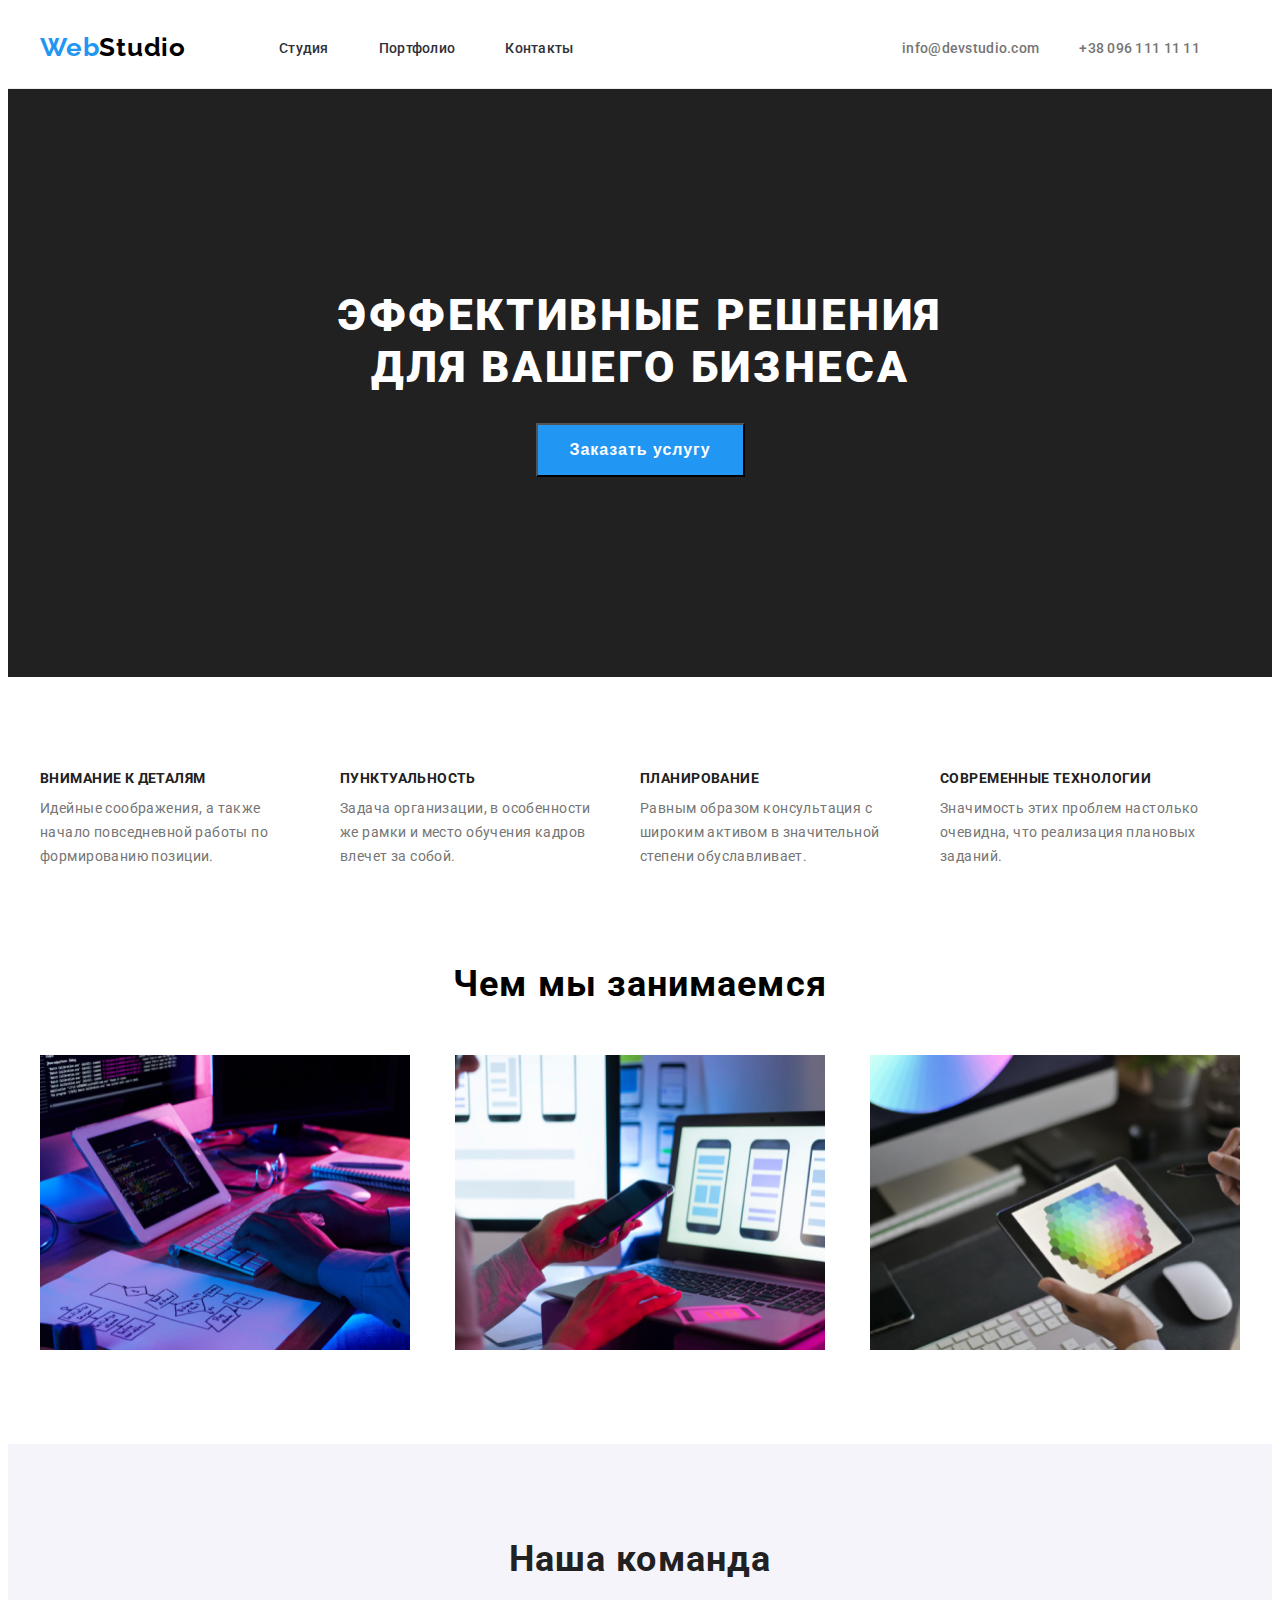
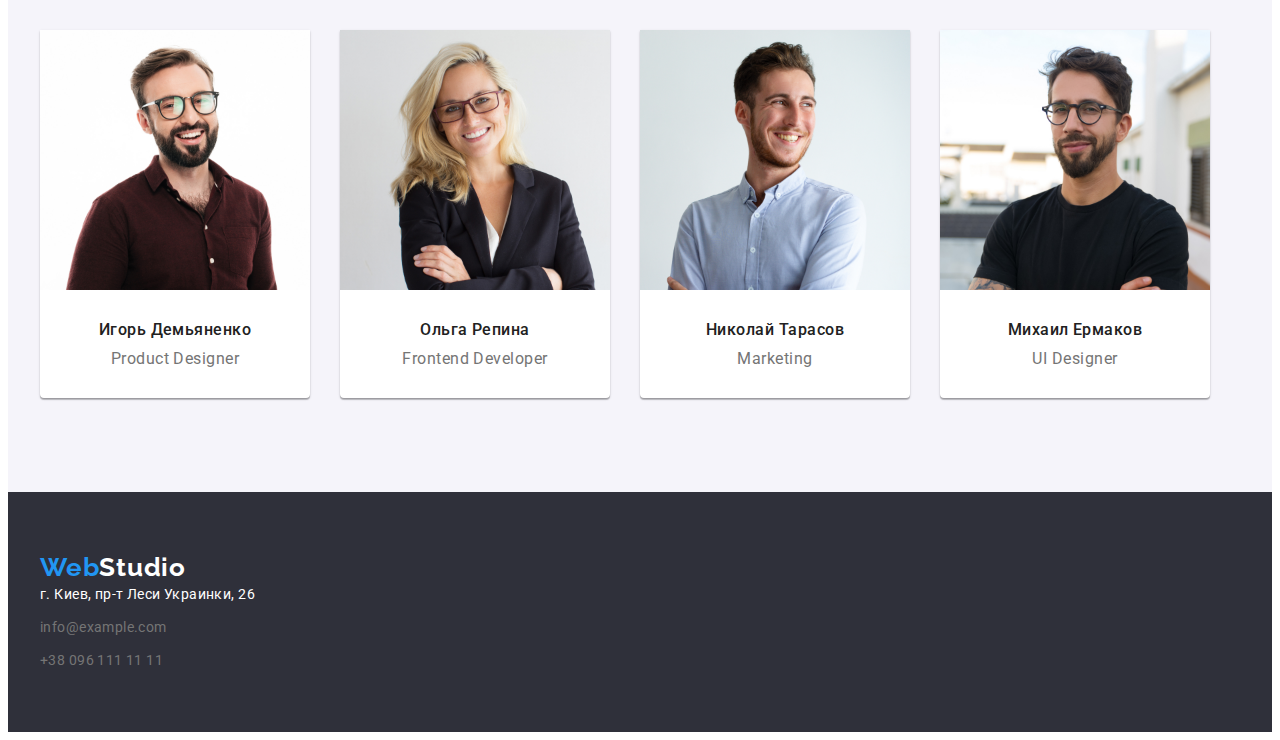
==== index.html @ 87b4a647 "Add files via upload" ====
<!DOCTYPE html>
<html lang="ru">
<head>
    <meta charset="UTF-8">
    <meta http-equiv="X-UA-Compatible" content="IE=edge">
    <meta name="viewport" content="width=device-width, initial-scale=1.0">
    <title>Студия</title>
    <link rel="preconnect" href="https://fonts.googleapis.com">
    <link rel="preconnect" href="https://fonts.gstatic.com" crossorigin>
    <link href="https://fonts.googleapis.com/css2?family=Raleway:wght@700&family=Roboto:wght@400;500;700;900&display=swap"rel="stylesheet">
    <link 
    rel="stylesheet" 
    href="https://cdnjs.cloudflare.com/ajax/libs/modern-normalize/1.1.0/modern-normalize.min.css"
    integrity="sha512-wpPYUAdjBVSE4KJnH1VR1HeZfpl1ub8YT/NKx4PuQ5NmX2tKuGu6U/JRp5y+Y8XG2tV+wKQpNHVUX03MfMFn9Q=="
    crossorigin="anonymous" 
    referrerpolicy="no-referrer">
    <link rel="stylesheet" href="./css/styles.css">
</head>
<body>
    <!--Header-->
    <header class="page-header">
        <div class="container page-header-container">
        <nav class="navigation">
            <a class="logo" href="index.html">
                Web<span class="logo-part-header">Studio</span>
            </a>
            <ul class="menu list">
                <li class="menu-item">
                    <a class="menu-link link" href="index.html">Студия</a>
                </li>
                <li class="menu-item">
                    <a class="menu-link link" href="portfolio.html">Портфолио</a>
                </li>
                <li class="menu-item">
                    <a class="menu-link link" href="">Контакты</a>
                </li>
            </ul>
        </nav>
        <ul class="contacts-list list">
            <li class="contacts-list-item">
                <a class="contact-mail link" href="mailto:info@devstudio.com">info@devstudio.com</a>
            </li>
            <li class="contacts-list-item">
                <a class="phone-number link" href="tel:+380961111111">+38 096 111 11 11</a>
            </li>
        </ul>
        </div>
    </header>
    <main>
        <section class="hero">
            <div class="container">
            <h1 class="studio-tagline">Эффективные решения для вашего бизнеса</h1>
            <button class="modal-btn" type="button">Заказать услугу</button>
            </div>
        </section>

        <!--About us-->

        <section class="section">
            <div class="container">
            <h2 class="visually-hidden">Наши преимущества</h2>
            <ul class="advantages-list list">
                <li class="advantages-list-item">
                    <h3 class="advantages-list-title">Внимание к деталям</h3>
                    <p class="advantages-text">
                        Идейные соображения, a также начало повседневной работы по
                        формированию позиции.
                    </p>
                    </li>
                <li class="advantages-list-item">
                    <h3 class="advantages-list-title">Пунктуальность</h3>
                    <p class="advantages-text">
                        Задача организации, в особенности же рамки и место обучения кадров влечет за собой.
                    </p>
                </li>
                <li class="advantages-list-item">
                    <h3 class="advantages-list-title">Планирование</h3>
                    <p class="advantages-text">
                        Равным образом консультация с широким активом в значительной степени обуславливает.
                    </p>
                </li>
                <li class="advantages-list-item">
                    <h3 class="advantages-list-title">Современные технологии</h3>
                    <p class="advantages-text">
                        Значимость этих проблем настолько очевидна, что реализация плановых заданий.
                    </p>
                </li>
            </ul>
            </div>
        </section>

        <!--Services-->
        <section class="services-section section">
            <div class="container">
                <h2 class="services-title">Чем мы занимаемся</h2>
                <ul class="service-list list">
                    <li class="service-list-item">
                        <img class="service-img" src="./images/work1.jpg" alt="Чем мы занимаемся" width="370" height="295">
                    </li>
                    <li class="service-list-item">
                        <img class="service-img" src="./images/work2.jpg" alt="Чем мы занимаемся" width="370" height="295">
                    </li>
                    <li class="service-list-item">
                        <img class="service-img" src="./images/work3.jpg" alt="Чем мы занимаемся" width="370" height="295">
                    </li>
                </ul>
                </div>
        </section>
        <!--Team Members-->
        <section class="team-members-section section" id="our-team">
            <div class="container">
            <h2 class="section-begin-title">Наша команда</h2>
            <ul class="team-members-list list">
            <li class="team-members-card">
                <img class="team-img" src="./images/Igor.jpg" alt="Product Designer" width="270" height="260">
                <div class="team-members-card-wrapper">
                <h3 class="team-member-name">Игорь Демьяненко</h3>
                <p class="team-member-profession">Product Designer</p>
                </div>
            </li>
            <li class="team-members-card">
                <img class="team-img" src="./images/Olga.jpg" alt="Frontend Developer" width="270" height="260">
                <div class="team-members-card-wrapper">
                <h3 class="team-member-name">Ольга Репина</h3>
                <p class="team-member-profession">Frontend Developer</p>
                </div>
            </li>
            <li class="team-members-card">
                <img class="team-img" src="./images/Nikolay.jpg" alt="Marketing" width="270" height="260">
                <div class="team-members-card-wrapper">
                <h3 class="team-member-name">Николай Тарасов</h3>
                <p class="team-member-profession">Marketing</p>
                </div>
            </li>
            <li class="team-members-card">
                <img class="team-img" src="./images/Mikhail.jpg" alt="UI Designer" width="270" height="260">
                <div class="team-members-card-wrapper">
                <h3 class="team-member-name">Михаил Ермаков</h3>
                <p class="team-member-profession">UI Designer</p>
                </div>
            </li>
            </ul>
            </div>
        </section>
    </main>
    <!--Footer-->
    <footer class="page-footer">
        <div class="container">
        <a class="logo-footer" href="index.html">
            Web<span class="logo-part-footer">Studio</span>
        </a>
        <adress class="footer-adress">
        <ul class="list">
            <li class="footer-list-item">
                <a class="footer-adress-maps link" href="https://goo.gl/maps/jiqahMMm5n6kGXaM7" 
                target="_blank"
                rel="noopener noreferrer">
                г. Киев, пр-т Леси Украинки, 26</a>
            </li>
            <li class="footer-list-item">
                <a class="footer-contact-mail link" href="mailto:info@example.com">info@example.com</a>
            </li>
            <li class="footer-list-item">
                <a class="footer-phone-number link" href="tel:+380961111111">+38 096 111 11 11</a>
            </li>
        </ul>
        </adress>
        </div>
    </footer> 
</body>
</html>
---- css/styles.css ----
:root {
    --white: #fff;
    --dark-white: #f5f4fa;
    --black: #000;
    --dark-grey: #2F303A;
    --light-grey: #757575;
    --nero-grey: #212121;
    --aqua-blue: #2196f3;
    --header-grey: #ECECEC;
    --border-grey: #EEEEEE;
}

body {
    font-family: 'Roboto', sans-serif;

}

h1,
h2,
h3,
p {
    margin-top: 0;
    margin-bottom: 0;
}

ul,
ol {
    margin-top: 0;
    margin-bottom: 0;
    padding-left: 0;
}

header {
    border-bottom: 1px solid var(--header-grey);
}



img {
    display: block;
}

.container {
    width: 1200px;
    margin-left: auto;
    margin-right: auto;
    padding-left: 15px;
    padding-right: 15px;
}

.section {
    padding-top: 94px;
    padding-bottom: 94px;
}

.page-header {
    padding-top: 24px;
    padding-bottom: 25px;
}

.page-header-container {
     display: flex;
     align-items: center;
     justify-content: space-between;
}

.navigation {
    display: flex;
    align-items: center;
    justify-content: space-between;
}

.contacts-list {
    display: flex;
    justify-content: space-between;
}

.menu {
    display: flex;
    margin-left: 93px;
}

.link {
    text-decoration: none;
}

.list {
    list-style: none;
}


.menu-link {
    font-weight: 500;
    font-size: 14px;
    line-height: 1.14;
    letter-spacing: 0.02em; 
    color: var(--dark-grey);
}


.menu-link:hover,
.menu-link:focus {
    color: var(--aqua-blue);
}

.menu-item:not(:last-child) {
    margin-right: 50px;
}


.logo {
    font-family: 'Raleway', sans-serif;
    font-weight: 700;
    font-size: 26px;
    line-height: 1.19;
    letter-spacing: 0.03em;   
    color: var(--aqua-blue);
    text-decoration: none;
}

.logo-footer {
    font-family: 'Raleway', sans-serif;
    font-weight: 700;
    font-size: 26px;
    line-height: 1.19;
    letter-spacing: 0.03em;
    color: var(--aqua-blue);
    text-decoration: none;
}

.logo-part-header {
    font-family: 'Raleway', sans-serif;
    font-weight: 700;
    font-size: 26px;
    line-height: 1.19;
    letter-spacing: 0.03em;
    color: var(--black);
}

.logo-part-footer {
    font-family: 'Raleway', sans-serif;
    font-weight: 700;
    font-size: 26px;
    line-height: 1.19;
    letter-spacing: 0.03em;
    color: var(--white)
}

.contacts-list-item {
    margin-left: auto;
    margin-right: 40px;
}


.contact-mail{
    font-weight: 500;
    font-size: 14px;
    line-height: 1.14;
    letter-spacing: 0.02em;
    color: var(--light-grey);
}

.phone-number {
    font-weight: 500;
    font-size: 14px;
    line-height: 1.14;
    letter-spacing: 0.02em;
    color: var(--light-grey);

}


.contact-mail:hover,
.contact-mail:focus {
    color: var(--aqua-blue)
}

.phone-number:hover,
.phone-number:focus {
    color: var(--aqua-blue)
}

.hero {
    padding-top: 200px;
    padding-bottom: 200px;
    background-color: var(--nero-grey);
    text-align: center;
}


.studio-tagline {
    margin-bottom: 30px;
    margin: 0 auto 30px auto;
    width: 696px;
    font-weight: 900;
    font-size: 44px;
    line-height: 1,36px;
    text-align: center;
    letter-spacing: 0.06em;
    text-transform: uppercase;
    color: var(--white);
}
.modal-btn {
    padding: 10px 32px;
    font-weight: 700;
    font-size: 16px;
    line-height: 1.88;
    letter-spacing: 0.06em;
    cursor: pointer;
    color: var(--white);
    background-color: var(--aqua-blue);

}

.modal-btn:hover,
.modal-btn:focus {
    background-color: var(--aqua-blue);
    color: var(--white);
}

.section-begin-title {
    margin-bottom: 50px;
    font-weight: 700;
    font-size: 36px;
    line-height: 1.17;
    text-align: center;
    letter-spacing: 0.03em;
    color: var(--nero-grey);
}

.visually-hidden {
    position: absolute;
    width: 1px;
    height: 1px;
    margin: -1px;
    border: 0;
    padding: 0;
    white-space: nowrap;
    clip-path: inset(100%);
    clip: rect(0 0 0 0);
    overflow: hidden;
    }


.advantages-section {
    padding-bottom: 0;
}

.advantages-list {
    display: flex;
    flex-wrap: wrap;
}

.advantages-list-title {
    margin-bottom: 10px;
    font-weight: 700;
    font-size: 14px;
    line-height: 1.14;
    letter-spacing: 0.03em;
    text-transform: uppercase;
    color: var(--nero-grey);
}

.advantages-list-item {
    width: 270px;
    flex-basis: calc((100% - 120px) / 4);
    margin-right: 30px;
}

.advantages-list-item:last-child{
    margin-right: 0;
}


.advantages-text {
    font-size: 14px;
    line-height: 1.71;
    letter-spacing: 0.03em;
    color: var(--light-grey);
}

.services-section {
    padding-top: 0px;
}

.services-title {
    margin-bottom: 50px;
    font-weight: 700;
    font-size: 36px;
    line-height: 1.17;
    letter-spacing: 0.03em;
    text-align: center;
    color: var(--black)
}

.service-list {
    display: flex;
    justify-content: space-between;
    display: flex;
}


.service-list-item:not(:last-child) {
    margin-right: 30px;
}

.service-list-img {
    display: block;
}

.team-members-section {
    font-size: 16px;
    line-height: 1.19;
    letter-spacing: 0.03em;
    background-color: var(--dark-white);
}

.team-members-list {
    display: flex;
}

.team-members-title {
    margin-bottom: 50px;
    font-weight: 700px;
    font-size: 36px;
    line-height: 1.17;
    letter-spacing: 0.03em;
    text-align: center;
    color: var(--black)
}

.team-img {
    display: block;
}


.team-members-list {
    letter-spacing: 0.03em;
    display: flex;
    flex-wrap: wrap;
}

.team-members-card {
    background-color: var(--white);
    border-radius: 0px 0px 4px 4px;
    box-shadow: 0px 1px 3px rgba(0, 0, 0, 0.12),0px 1px 1px rgba(0, 0, 0, 0.14),0px 2px 1px rgba(0, 0, 0, 0.2);
}

.team-members-card:not(:nth-child(4n)) {
    margin-right: 30px;
}

.team-members-card-wrapper {
    padding-top: 30px;
    padding-bottom: 30px;
}



.team-member-name {
    margin-bottom: 10px;
    font-weight: 500;
    font-size: 16px;
    line-height: 1.19;
    text-align: center;
    letter-spacing: 0.03em;
    color: var(--nero-grey);
}

.team-member-profession {
        font-size: 16px;
        line-height: 1.19;
        text-align: center;
        letter-spacing: 0.03em;
        color: var(--light-grey);
}

/*расположить лого в футере не получилось*/

.page-footer {
    padding-top: 60px;
    padding-bottom: 60px;
    background-color: var(--dark-grey);
}


.footer-adress {
    margin-top: 20px;
    font-style: inherit;
    letter-spacing: 0.03em;
}

.footer-list-item:not(:last-child) {
    margin-bottom: 9px;
}

.footer-adress-maps {
        font-size: 14px;
        line-height: 1.7;
        letter-spacing: 0.03em;
        color: var(--white);
}

.footer-contact-mail {
        font-size: 14px;
        line-height: 1.7;
        letter-spacing: 0.03em;
         color: var(--light-grey);
         text-decoration: none;

}

.footer-phone-number {
        font-size: 14px;
        line-height: 1.7;
        letter-spacing: 0.03em;
        color: var(--light-grey);
}

.footer-contact-mail:hover,
.footer-contact-mail:focus {
    color: var(--aqua-blue);
}

.footer-phone-number:hover,
.footer-phone-number:focus {
    color: var(--aqua-blue);
}

/*============================Portfolio==========================*/

.button-list {
    margin-bottom: 50px;
    display: flex;
    justify-content: center;
}

.portfolio-list {
    display: flex;
    flex-wrap: wrap;
}

.portfolio-list-item {
    width: calc((100% - 60px) / 3);
}


.portfolio-border {
    padding: 20px 24px;
    border: 1px solid var(--border-grey);
    border-top: 0;
}

.portfolio-list-item:not(:nth-child(3n)) {
    margin-right: 30px;
}

.portfolio-list-item:not(:nth-last-child(-n + 3)) {
    margin-bottom: 30px;
}

/*.project-title {
    margin-bottom: 4px;
    font-weight: 700;
    font-size: 18px;
    line-height: 2.0;
    letter-spacing: 0.06em;
    color: var(--black);
}

.project-title-2 {
    margin-left: 4px;
    font-weight: 700;
    font-size: 18px;
    line-height: 2.0;
    letter-spacing: 0.06em;
    color: var(--black);
}

.project-type-2 {
    margin-left: 4px;
    font-size: 16px;
    line-height: 1.88;
    letter-spacing: 0.03em;
}

.project-type {
    font-size: 16px;
    line-height: 1.88;
    letter-spacing: 0.03em;
}*/

.project-title {
    margin-bottom: 4px;
    font-weight: 700;
    font-size: 18px;
    line-height: 2;
    letter-spacing: 0.06em;
}

.project-type {
    font-size: 16px;
    line-height: 1.9;
    letter-spacing: 0.06em;
    color: var(--light-grey);
}

.portfolio-text {
    border: 1px solid var(--light-grey);
    border-top: 0;
}

.modal-btn-portfolio {
    padding: 6px 22px;
    font-weight: 500;
    font-size: 16px;
    line-height: 1.62;
    text-align: center;
    letter-spacing: 0.03em;
    cursor: pointer;
    color: var(--nero-grey);
    border-radius: 4px;
    border-color: transparent;

}

.modal-btn-portfolio:hover,
.modal-btn-portfolio:focus {
    background-color: var(--aqua-blue);
    box-shadow: 0px 3px 1px rgba(0, 0, 0, 0.1), 0px 1px 2px rgba(0, 0, 0, 0.08), 0px 2px 2px rgba(0, 0, 0, 0.12);
    color: var(--dark-white);
}

.button-list-item:not(:last-child) {
    margin-right: 8px;
}
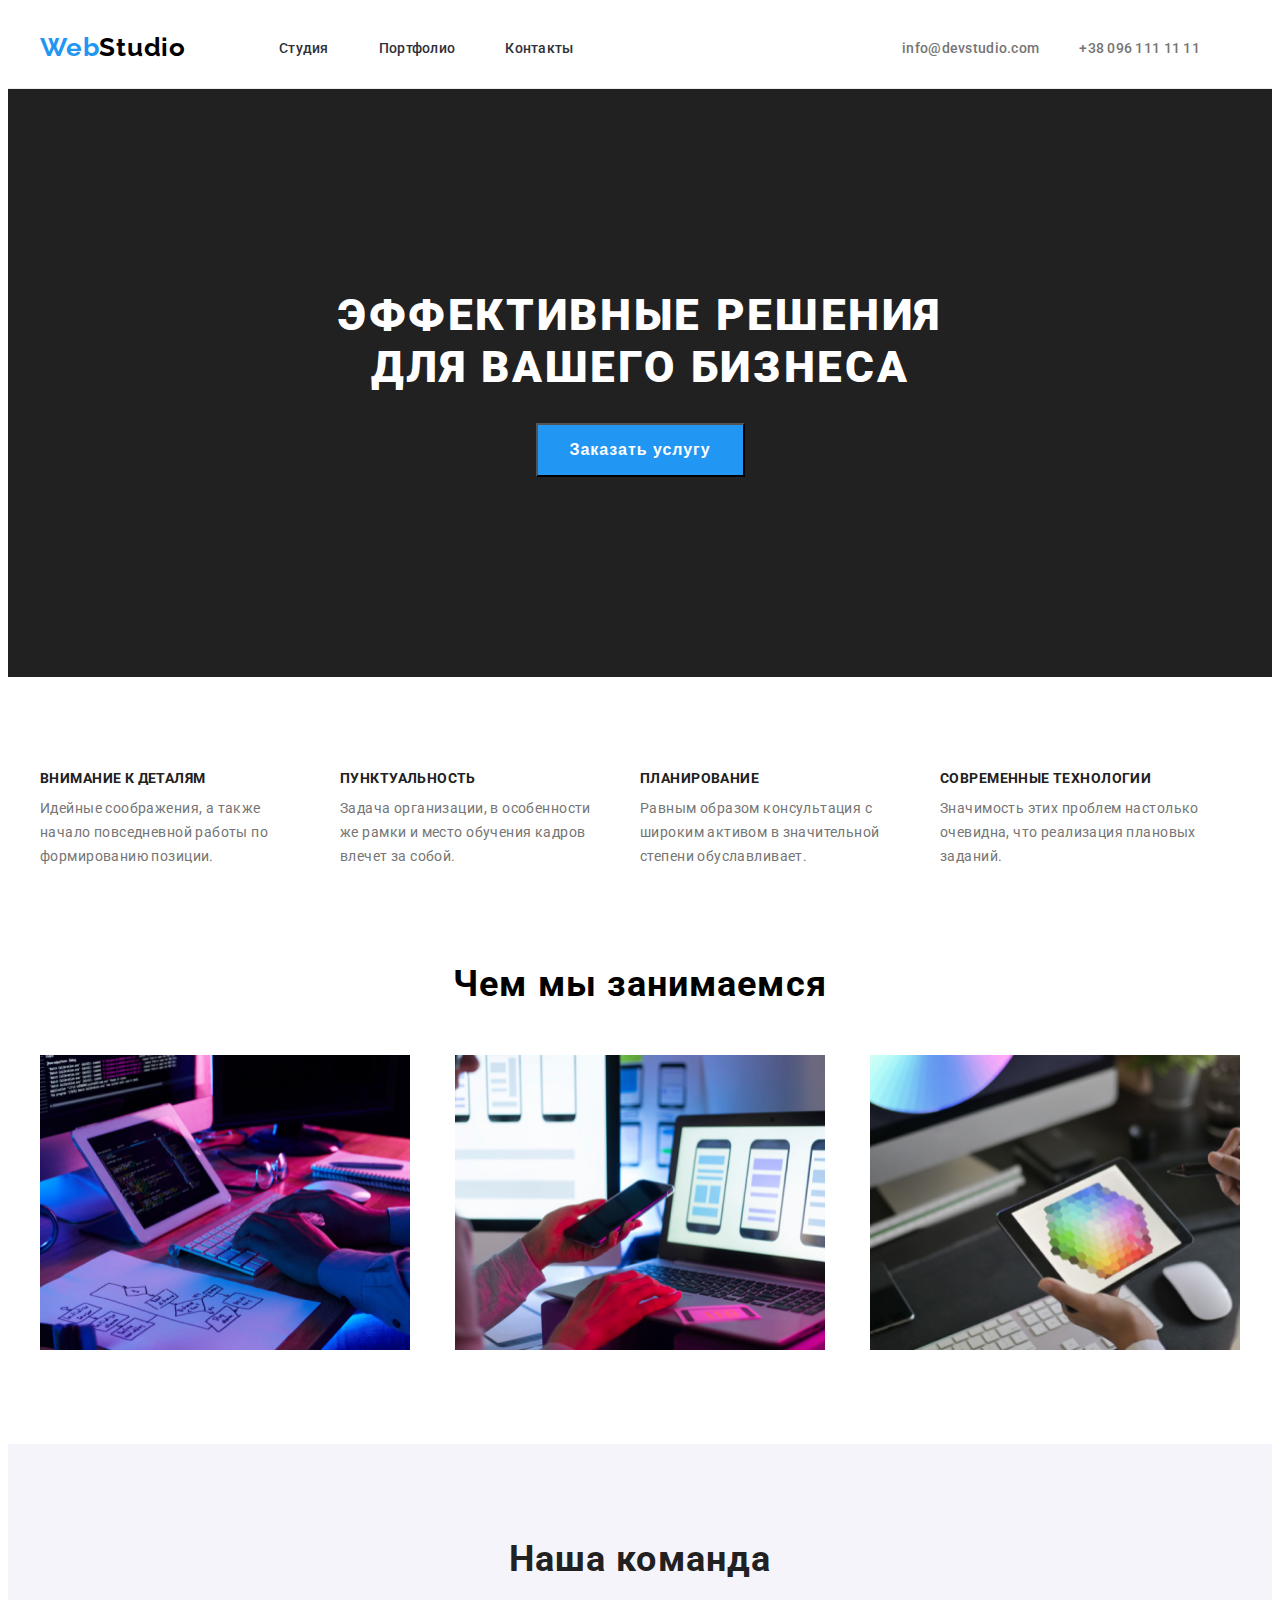
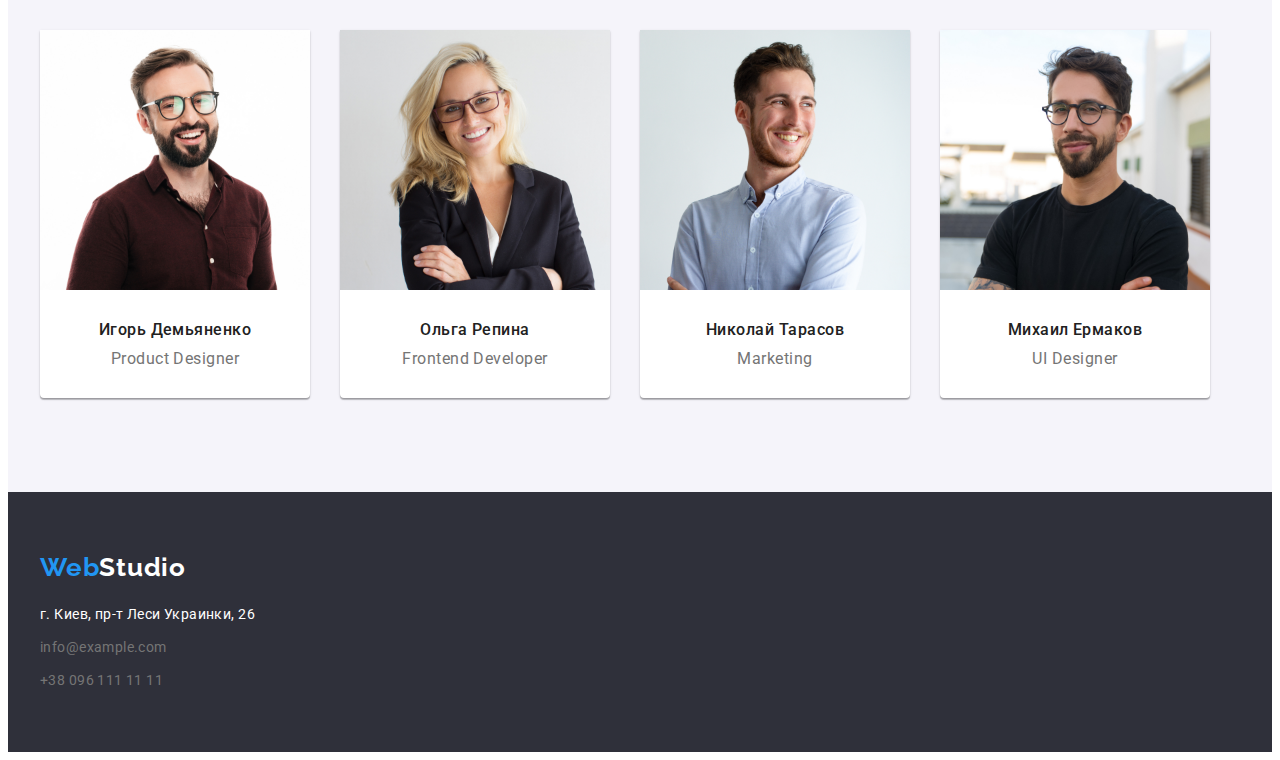
==== commit 5eb78f8f: "update" ====
--- a/index.html
+++ b/index.html
@@ -1,171 +1,232 @@
 <!DOCTYPE html>
 <html lang="ru">
-<head>
-    <meta charset="UTF-8">
-    <meta http-equiv="X-UA-Compatible" content="IE=edge">
-    <meta name="viewport" content="width=device-width, initial-scale=1.0">
+  <head>
+    <meta charset="UTF-8" />
+    <meta http-equiv="X-UA-Compatible" content="IE=edge" />
+    <meta name="viewport" content="width=device-width, initial-scale=1.0" />
     <title>Студия</title>
-    <link rel="preconnect" href="https://fonts.googleapis.com">
-    <link rel="preconnect" href="https://fonts.gstatic.com" crossorigin>
-    <link href="https://fonts.googleapis.com/css2?family=Raleway:wght@700&family=Roboto:wght@400;500;700;900&display=swap"rel="stylesheet">
-    <link 
-    rel="stylesheet" 
-    href="https://cdnjs.cloudflare.com/ajax/libs/modern-normalize/1.1.0/modern-normalize.min.css"
-    integrity="sha512-wpPYUAdjBVSE4KJnH1VR1HeZfpl1ub8YT/NKx4PuQ5NmX2tKuGu6U/JRp5y+Y8XG2tV+wKQpNHVUX03MfMFn9Q=="
-    crossorigin="anonymous" 
-    referrerpolicy="no-referrer">
-    <link rel="stylesheet" href="./css/styles.css">
-</head>
-<body>
+    <link rel="preconnect" href="https://fonts.googleapis.com" />
+    <link rel="preconnect" href="https://fonts.gstatic.com" crossorigin />
+    <link
+      href="https://fonts.googleapis.com/css2?family=Raleway:wght@700&family=Roboto:wght@400;500;700;900&display=swap"
+      rel="stylesheet"
+    />
+    <link
+      rel="stylesheet"
+      href="https://cdnjs.cloudflare.com/ajax/libs/modern-normalize/1.1.0/modern-normalize.min.css"
+      integrity="sha512-wpPYUAdjBVSE4KJnH1VR1HeZfpl1ub8YT/NKx4PuQ5NmX2tKuGu6U/JRp5y+Y8XG2tV+wKQpNHVUX03MfMFn9Q=="
+      crossorigin="anonymous"
+      referrerpolicy="no-referrer"
+    />
+    <link rel="stylesheet" href="./css/styles.css" />
+  </head>
+  <body>
     <!--Header-->
     <header class="page-header">
-        <div class="container page-header-container">
+      <div class="container page-header-container">
         <nav class="navigation">
-            <a class="logo" href="index.html">
-                Web<span class="logo-part-header">Studio</span>
-            </a>
-            <ul class="menu list">
-                <li class="menu-item">
-                    <a class="menu-link link" href="index.html">Студия</a>
-                </li>
-                <li class="menu-item">
-                    <a class="menu-link link" href="portfolio.html">Портфолио</a>
-                </li>
-                <li class="menu-item">
-                    <a class="menu-link link" href="">Контакты</a>
-                </li>
-            </ul>
+          <a class="logo" href="index.html">
+            Web<span class="logo-part-header">Studio</span>
+          </a>
+          <ul class="menu list">
+            <li class="menu-item">
+              <a class="menu-link link" href="index.html">Студия</a>
+            </li>
+            <li class="menu-item">
+              <a class="menu-link link" href="portfolio.html">Портфолио</a>
+            </li>
+            <li class="menu-item">
+              <a class="menu-link link" href="">Контакты</a>
+            </li>
+          </ul>
         </nav>
         <ul class="contacts-list list">
-            <li class="contacts-list-item">
-                <a class="contact-mail link" href="mailto:info@devstudio.com">info@devstudio.com</a>
-            </li>
-            <li class="contacts-list-item">
-                <a class="phone-number link" href="tel:+380961111111">+38 096 111 11 11</a>
-            </li>
+          <li class="contacts-list-item">
+            <a class="contact-mail link" href="mailto:info@devstudio.com"
+              >info@devstudio.com</a
+            >
+          </li>
+          <li class="contacts-list-item">
+            <a class="phone-number link" href="tel:+380961111111"
+              >+38 096 111 11 11</a
+            >
+          </li>
         </ul>
-        </div>
+      </div>
     </header>
     <main>
-        <section class="hero">
-            <div class="container">
-            <h1 class="studio-tagline">Эффективные решения для вашего бизнеса</h1>
-            <button class="modal-btn" type="button">Заказать услугу</button>
-            </div>
-        </section>
+      <section class="hero">
+        <div class="container">
+          <h1 class="studio-tagline">Эффективные решения для вашего бизнеса</h1>
+          <button class="modal-btn" type="button">Заказать услугу</button>
+        </div>
+      </section>
 
-        <!--About us-->
+      <!--About us-->
 
-        <section class="section">
-            <div class="container">
-            <h2 class="visually-hidden">Наши преимущества</h2>
-            <ul class="advantages-list list">
-                <li class="advantages-list-item">
-                    <h3 class="advantages-list-title">Внимание к деталям</h3>
-                    <p class="advantages-text">
-                        Идейные соображения, a также начало повседневной работы по
-                        формированию позиции.
-                    </p>
-                    </li>
-                <li class="advantages-list-item">
-                    <h3 class="advantages-list-title">Пунктуальность</h3>
-                    <p class="advantages-text">
-                        Задача организации, в особенности же рамки и место обучения кадров влечет за собой.
-                    </p>
-                </li>
-                <li class="advantages-list-item">
-                    <h3 class="advantages-list-title">Планирование</h3>
-                    <p class="advantages-text">
-                        Равным образом консультация с широким активом в значительной степени обуславливает.
-                    </p>
-                </li>
-                <li class="advantages-list-item">
-                    <h3 class="advantages-list-title">Современные технологии</h3>
-                    <p class="advantages-text">
-                        Значимость этих проблем настолько очевидна, что реализация плановых заданий.
-                    </p>
-                </li>
-            </ul>
-            </div>
-        </section>
+      <section class="section">
+        <div class="container">
+          <h2 class="visually-hidden">Наши преимущества</h2>
+          <ul class="advantages-list list">
+            <li class="advantages-list-item">
+              <h3 class="advantages-list-title">Внимание к деталям</h3>
+              <p class="advantages-text">
+                Идейные соображения, a также начало повседневной работы по
+                формированию позиции.
+              </p>
+            </li>
+            <li class="advantages-list-item">
+              <h3 class="advantages-list-title">Пунктуальность</h3>
+              <p class="advantages-text">
+                Задача организации, в особенности же рамки и место обучения
+                кадров влечет за собой.
+              </p>
+            </li>
+            <li class="advantages-list-item">
+              <h3 class="advantages-list-title">Планирование</h3>
+              <p class="advantages-text">
+                Равным образом консультация с широким активом в значительной
+                степени обуславливает.
+              </p>
+            </li>
+            <li class="advantages-list-item">
+              <h3 class="advantages-list-title">Современные технологии</h3>
+              <p class="advantages-text">
+                Значимость этих проблем настолько очевидна, что реализация
+                плановых заданий.
+              </p>
+            </li>
+          </ul>
+        </div>
+      </section>
 
-        <!--Services-->
-        <section class="services-section section">
-            <div class="container">
-                <h2 class="services-title">Чем мы занимаемся</h2>
-                <ul class="service-list list">
-                    <li class="service-list-item">
-                        <img class="service-img" src="./images/work1.jpg" alt="Чем мы занимаемся" width="370" height="295">
-                    </li>
-                    <li class="service-list-item">
-                        <img class="service-img" src="./images/work2.jpg" alt="Чем мы занимаемся" width="370" height="295">
-                    </li>
-                    <li class="service-list-item">
-                        <img class="service-img" src="./images/work3.jpg" alt="Чем мы занимаемся" width="370" height="295">
-                    </li>
-                </ul>
-                </div>
-        </section>
-        <!--Team Members-->
-        <section class="team-members-section section" id="our-team">
-            <div class="container">
-            <h2 class="section-begin-title">Наша команда</h2>
-            <ul class="team-members-list list">
-            <li class="team-members-card">
-                <img class="team-img" src="./images/Igor.jpg" alt="Product Designer" width="270" height="260">
-                <div class="team-members-card-wrapper">
+      <!--Services-->
+      <section class="services-section section">
+        <div class="container">
+          <h2 class="services-title">Чем мы занимаемся</h2>
+          <ul class="service-list list">
+            <li class="service-list-item">
+              <img
+                class="service-img"
+                src="./images/work1.jpg"
+                alt="Чем мы занимаемся"
+                width="370"
+                height="295"
+              />
+            </li>
+            <li class="service-list-item">
+              <img
+                class="service-img"
+                src="./images/work2.jpg"
+                alt="Чем мы занимаемся"
+                width="370"
+                height="295"
+              />
+            </li>
+            <li class="service-list-item">
+              <img
+                class="service-img"
+                src="./images/work3.jpg"
+                alt="Чем мы занимаемся"
+                width="370"
+                height="295"
+              />
+            </li>
+          </ul>
+        </div>
+      </section>
+      <!--Team Members-->
+      <section class="team-members-section section" id="our-team">
+        <div class="container">
+          <h2 class="section-begin-title">Наша команда</h2>
+          <ul class="team-members-list list">
+            <li class="team-members-card">
+              <img
+                class="team-img"
+                src="./images/Igor.jpg"
+                alt="Product Designer"
+                width="270"
+                height="260"
+              />
+              <div class="team-members-card-wrapper">
                 <h3 class="team-member-name">Игорь Демьяненко</h3>
                 <p class="team-member-profession">Product Designer</p>
-                </div>
-            </li>
-            <li class="team-members-card">
-                <img class="team-img" src="./images/Olga.jpg" alt="Frontend Developer" width="270" height="260">
-                <div class="team-members-card-wrapper">
+              </div>
+            </li>
+            <li class="team-members-card">
+              <img
+                class="team-img"
+                src="./images/Olga.jpg"
+                alt="Frontend Developer"
+                width="270"
+                height="260"
+              />
+              <div class="team-members-card-wrapper">
                 <h3 class="team-member-name">Ольга Репина</h3>
                 <p class="team-member-profession">Frontend Developer</p>
-                </div>
-            </li>
-            <li class="team-members-card">
-                <img class="team-img" src="./images/Nikolay.jpg" alt="Marketing" width="270" height="260">
-                <div class="team-members-card-wrapper">
+              </div>
+            </li>
+            <li class="team-members-card">
+              <img
+                class="team-img"
+                src="./images/Nikolay.jpg"
+                alt="Marketing"
+                width="270"
+                height="260"
+              />
+              <div class="team-members-card-wrapper">
                 <h3 class="team-member-name">Николай Тарасов</h3>
                 <p class="team-member-profession">Marketing</p>
-                </div>
-            </li>
-            <li class="team-members-card">
-                <img class="team-img" src="./images/Mikhail.jpg" alt="UI Designer" width="270" height="260">
-                <div class="team-members-card-wrapper">
+              </div>
+            </li>
+            <li class="team-members-card">
+              <img
+                class="team-img"
+                src="./images/Mikhail.jpg"
+                alt="UI Designer"
+                width="270"
+                height="260"
+              />
+              <div class="team-members-card-wrapper">
                 <h3 class="team-member-name">Михаил Ермаков</h3>
                 <p class="team-member-profession">UI Designer</p>
-                </div>
-            </li>
-            </ul>
-            </div>
-        </section>
+              </div>
+            </li>
+          </ul>
+        </div>
+      </section>
     </main>
     <!--Footer-->
     <footer class="page-footer">
-        <div class="container">
+      <div class="container">
         <a class="logo-footer" href="index.html">
-            Web<span class="logo-part-footer">Studio</span>
+          Web<span class="logo-part-footer">Studio</span>
         </a>
-        <adress class="footer-adress">
-        <ul class="list">
+        <address class="footer-address">
+          <ul class="list">
             <li class="footer-list-item">
-                <a class="footer-adress-maps link" href="https://goo.gl/maps/jiqahMMm5n6kGXaM7" 
+              <a
+                class="footer-address-maps link"
+                href="https://goo.gl/maps/jiqahMMm5n6kGXaM7"
                 target="_blank"
-                rel="noopener noreferrer">
-                г. Киев, пр-т Леси Украинки, 26</a>
+                rel="noopener noreferrer"
+              >
+                г. Киев, пр-т Леси Украинки, 26</a
+              >
             </li>
             <li class="footer-list-item">
-                <a class="footer-contact-mail link" href="mailto:info@example.com">info@example.com</a>
+              <a class="footer-contact-mail link" href="mailto:info@example.com"
+                >info@example.com</a
+              >
             </li>
             <li class="footer-list-item">
-                <a class="footer-phone-number link" href="tel:+380961111111">+38 096 111 11 11</a>
-            </li>
-        </ul>
-        </adress>
-        </div>
-    </footer> 
-</body>
-</html>+              <a class="footer-phone-number link" href="tel:+380961111111"
+                >+38 096 111 11 11</a
+              >
+            </li>
+          </ul>
+        </address>
+      </div>
+    </footer>
+  </body>
+</html>
--- a/css/styles.css
+++ b/css/styles.css
@@ -384,7 +384,7 @@
 }
 
 
-.footer-adress {
+.footer-address {
     margin-top: 20px;
     font-style: inherit;
     letter-spacing: 0.03em;
@@ -394,7 +394,7 @@
     margin-bottom: 9px;
 }
 
-.footer-adress-maps {
+.footer-address-maps {
         font-size: 14px;
         line-height: 1.7;
         letter-spacing: 0.03em;
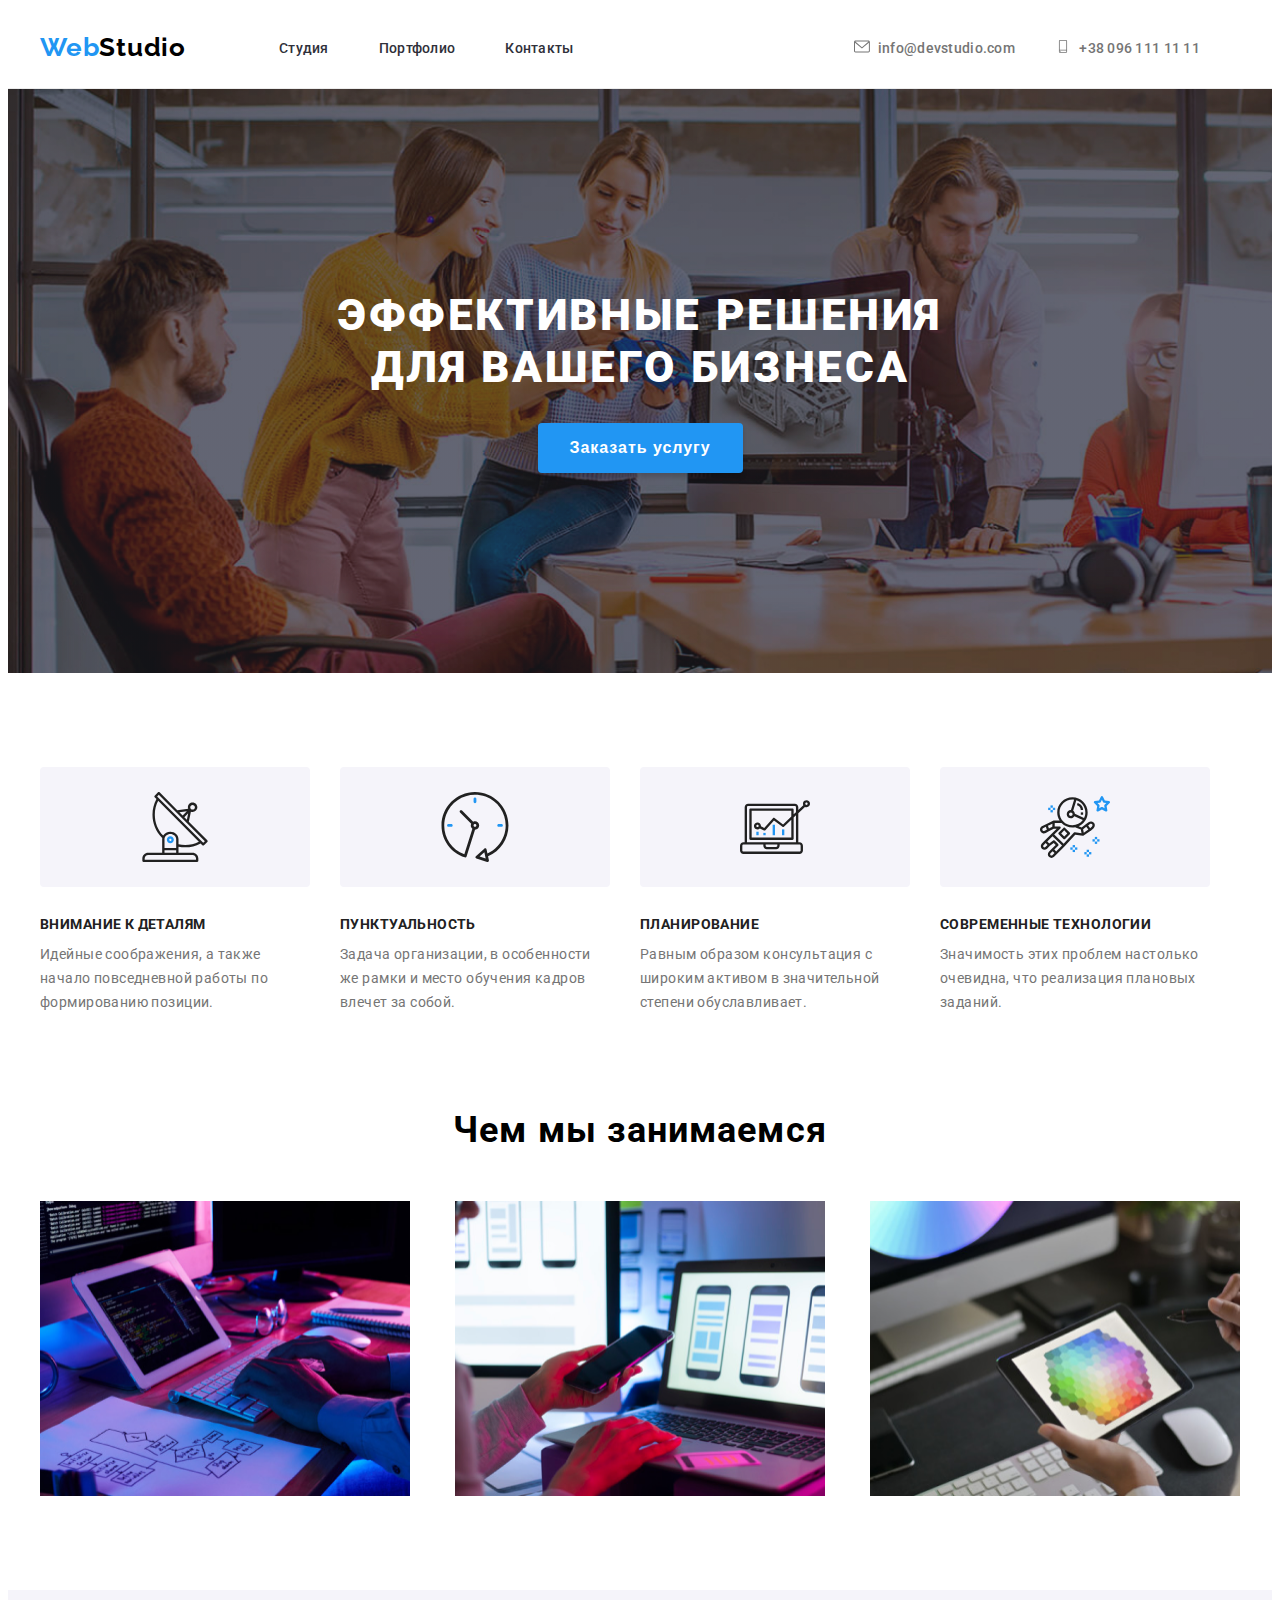
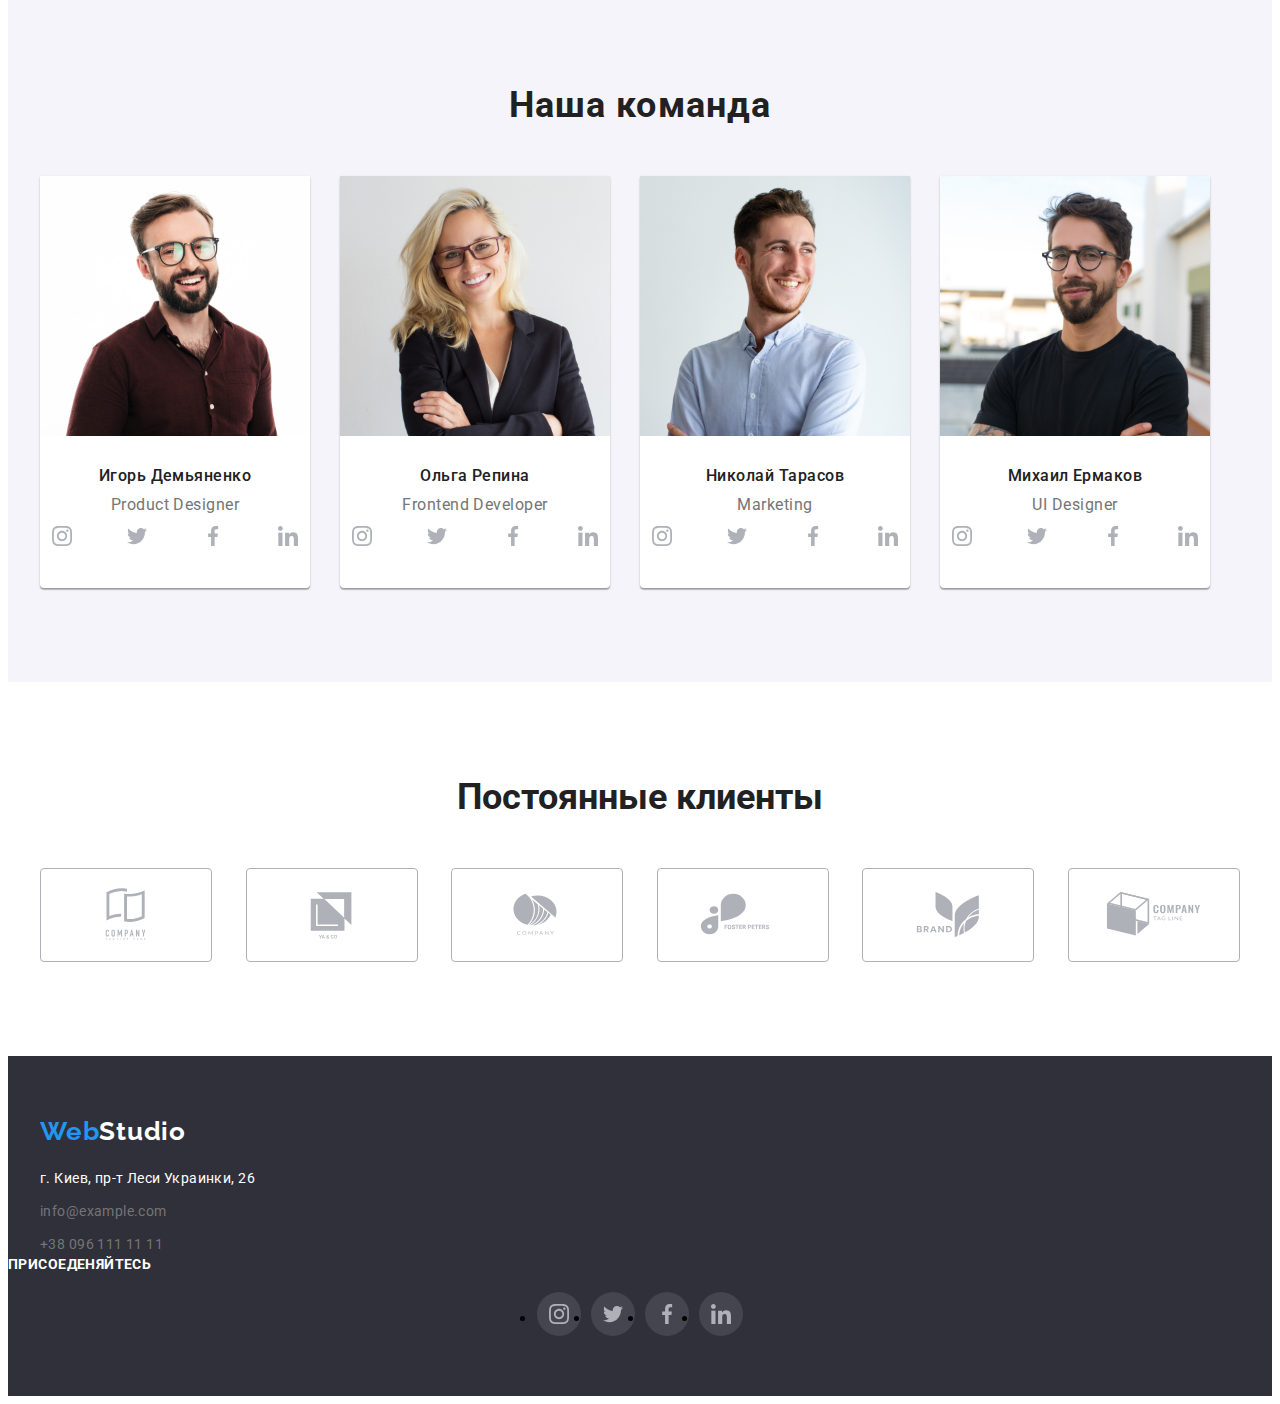
==== commit 028fd891: "Update" ====
--- a/index.html
+++ b/index.html
@@ -42,14 +42,19 @@
         </nav>
         <ul class="contacts-list list">
           <li class="contacts-list-item">
-            <a class="contact-mail link" href="mailto:info@devstudio.com"
-              >info@devstudio.com</a
+            <a class="contact-mail link" href="mailto:info@devstudio.com">
+              <svg class="contact-icon" width="16" height="13">
+                <use href="./images/sprite.svg#email"></use>
+              </svg>
+              info@devstudio.com</a
             >
           </li>
           <li class="contacts-list-item">
-            <a class="phone-number link" href="tel:+380961111111"
-              >+38 096 111 11 11</a
-            >
+            <a class="phone-number link" href="tel:+380961111111">
+              <svg class="contact-icon" width="16" height="13">
+                <use href="./images/sprite.svg#phone"></use>
+              </svg>
+              +38 096 111 11 11</a>
           </li>
         </ul>
       </div>
@@ -69,6 +74,11 @@
           <h2 class="visually-hidden">Наши преимущества</h2>
           <ul class="advantages-list list">
             <li class="advantages-list-item">
+              <div class="advantages-svg-container">
+                <svg class="advantages-svg" width="70" height="70">
+                  <use href="./images/sprite.svg#antenna1"></use>
+                </svg>
+              </div>
               <h3 class="advantages-list-title">Внимание к деталям</h3>
               <p class="advantages-text">
                 Идейные соображения, a также начало повседневной работы по
@@ -76,6 +86,11 @@
               </p>
             </li>
             <li class="advantages-list-item">
+              <div class="advantages-svg-container">
+                <svg class="advantages-svg" width="70" height="70">
+                  <use href="./images/sprite.svg#clock-1"></use>
+                </svg>
+              </div>
               <h3 class="advantages-list-title">Пунктуальность</h3>
               <p class="advantages-text">
                 Задача организации, в особенности же рамки и место обучения
@@ -83,6 +98,11 @@
               </p>
             </li>
             <li class="advantages-list-item">
+              <div class="advantages-svg-container">
+                <svg class="advantages-svg" width="70" height="70">
+                  <use href="./images/sprite.svg#diagram1"></use>
+                </svg>
+              </div>
               <h3 class="advantages-list-title">Планирование</h3>
               <p class="advantages-text">
                 Равным образом консультация с широким активом в значительной
@@ -90,6 +110,11 @@
               </p>
             </li>
             <li class="advantages-list-item">
+              <div class="advantages-svg-container">
+                <svg class="advantages-svg" width="70" height="70">
+                  <use href="./images/sprite.svg#astronaut-1"></use>
+                </svg>
+              </div>
               <h3 class="advantages-list-title">Современные технологии</h3>
               <p class="advantages-text">
                 Значимость этих проблем настолько очевидна, что реализация
@@ -151,6 +176,52 @@
               <div class="team-members-card-wrapper">
                 <h3 class="team-member-name">Игорь Демьяненко</h3>
                 <p class="team-member-profession">Product Designer</p>
+                <ul class="list team-box-link">
+                  <li class="sm-list">
+                    <a
+                      class="contacts-link"
+                      href="./"
+                      aria-label="Ссылка на Instagram"
+                    >
+                      <svg class="sm-icon" width="20" height="20">
+                        <use href="./images/sprite.svg#instagram-1"></use>
+                      </svg>
+                    </a>
+                  </li>
+                  <li class="sm-list">
+                    <a
+                      class="contacts-link"
+                      href="./"
+                      aria-label="Ссылка на Twitter"
+                    >
+                      <svg class="sm-icon" width="20" height="20">
+                        <use href="./images/sprite.svg#twitter-1"></use>
+                      </svg>
+                    </a>
+                  </li>
+                  <li class="section-web">
+                    <a
+                      class="contacts-link"
+                      href="./"
+                      aria-label="Ссылка на Facebook"
+                    >
+                      <svg class="sm-icon" width="20" height="20">
+                        <use href="./images/sprite.svg#facebook-1"></use>
+                      </svg>
+                    </a>
+                  </li>
+                  <li class="section-web">
+                    <a
+                      class="contacts-link"
+                      href="./"
+                      aria-label="Ссылка на Linkedin"
+                    >
+                      <svg class="sm-icon" width="20" height="20">
+                        <use href="./images/sprite.svg#linkedin-1"></use>
+                      </svg>
+                    </a>
+                  </li>
+                </ul>
               </div>
             </li>
             <li class="team-members-card">
@@ -164,6 +235,47 @@
               <div class="team-members-card-wrapper">
                 <h3 class="team-member-name">Ольга Репина</h3>
                 <p class="team-member-profession">Frontend Developer</p>
+                <ul class="list team-box-link">
+                  <li class="sm-list">
+                    <a
+                      class="contacts-link"
+                      href="./"
+                      aria-label="Ссылка на Instagram">
+                <svg class="sm-icon" width="20" height="20">
+                  <use href="./images/sprite.svg#instagram-1"></use>
+                </svg>
+                </a>
+                </li>
+                <li class="sm-list">
+                  <a
+                    class="contacts-link"
+                    href="./"
+                    aria-label="Ссылка на Twitter">
+                    <svg class="sm-icon" width="20" height="20">
+                  <use href="./images/sprite.svg#twitter-1"></use>
+                </svg>
+                </a>
+                </li>
+                <li class="section-web">
+                  <a
+                  class="contacts-link"
+                  href="./"
+                  aria-label="Ссылка на Facebook">
+                <svg class="sm-icon" width="20" height="20">
+                  <use href="./images/sprite.svg#facebook-1"></use>
+                </svg>                  
+                </a>
+                </li>
+                <li class="section-web">
+                  <a
+                  class="contacts-link"
+                  href="./"
+                  aria-label="Ссылка на Linkedin">
+                <svg class="sm-icon" width="20" height="20">
+                  <use href="./images/sprite.svg#linkedin-1"></use>
+                </svg>                  
+                </a>
+                </li>                
               </div>
             </li>
             <li class="team-members-card">
@@ -177,6 +289,47 @@
               <div class="team-members-card-wrapper">
                 <h3 class="team-member-name">Николай Тарасов</h3>
                 <p class="team-member-profession">Marketing</p>
+                                <ul class="list team-box-link">
+                  <li class="sm-list">
+                    <a
+                      class="contacts-link"
+                      href="./"
+                      aria-label="Ссылка на Instagram">
+                <svg class="sm-icon" width="20" height="20">
+                  <use href="./images/sprite.svg#instagram-1"></use>
+                </svg>
+                </a>
+                </li>
+                <li class="sm-list">
+                  <a
+                    class="contacts-link"
+                    href="./"
+                    aria-label="Ссылка на Twitter">
+                    <svg class="sm-icon" width="20" height="20">
+                  <use href="./images/sprite.svg#twitter-1"></use>
+                </svg>
+                </a>
+                </li>
+                <li class="section-web">
+                  <a
+                  class="contacts-link"
+                  href="./"
+                  aria-label="Ссылка на Facebook">
+                <svg class="sm-icon" width="20" height="20">
+                  <use href="./images/sprite.svg#facebook-1"></use>
+                </svg>                  
+                </a>
+                </li>
+                <li class="section-web">
+                  <a
+                  class="contacts-link"
+                  href="./"
+                  aria-label="Ссылка на Linkedin">
+                <svg class="sm-icon" width="20" height="20">
+                  <use href="./images/sprite.svg#linkedin-1"></use>
+                </svg>                  
+                </a>
+                </li>
               </div>
             </li>
             <li class="team-members-card">
@@ -190,8 +343,100 @@
               <div class="team-members-card-wrapper">
                 <h3 class="team-member-name">Михаил Ермаков</h3>
                 <p class="team-member-profession">UI Designer</p>
-              </div>
-            </li>
+                                <ul class="list team-box-link">
+                  <li class="sm-list">
+                    <a
+                      class="contacts-link"
+                      href="./"
+                      aria-label="Ссылка на Instagram">
+                <svg class="sm-icon" width="20" height="20">
+                  <use href="./images/sprite.svg#instagram-1"></use>
+                </svg>
+                </a>
+                </li>
+                <li class="sm-list">
+                  <a
+                    class="contacts-link"
+                    href="./"
+                    aria-label="Ссылка на Twitter">
+                    <svg class="sm-icon" width="20" height="20">
+                  <use href="./images/sprite.svg#twitter-1"></use>
+                </svg>
+                </a>
+                </li>
+                <li class="section-web">
+                  <a
+                  class="contacts-link"
+                  href="./"
+                  aria-label="Ссылка на Facebook">
+                <svg class="sm-icon" width="20" height="20">
+                  <use href="./images/sprite.svg#facebook-1"></use>
+                </svg>                  
+                </a>
+                </li>
+                <li class="section-web">
+                  <a
+                  class="contacts-link"
+                  href="./"
+                  aria-label="Ссылка на Linkedin">
+                <svg class="sm-icon" width="20" height="20">
+                  <use href="./images/sprite.svg#linkedin-1"></use>
+                </svg>                  
+                </a>
+                </li>
+              </div>
+            </li>
+          </ul>
+        </div>
+      </section>
+
+      <!--Our Partners-->
+      <section class="section partner">
+        <div class="container">
+          <h2 class="title-partner">Постоянные клиенты</h2>
+          <ul class="list item-partner">
+            <li class="section-partner">
+              <a href="./" class="partner-link">
+                <svg class="partner-icon" width="106" height="60">
+                  <use href="./images/sprite.svg#client1"></use>
+                </svg>
+              </a>
+            </li>            
+            <li class="section-partner">
+              <a href="./" class="partner-link">
+                <svg class="partner-icon" width="106" height="60">
+                  <use href="./images/sprite.svg#client2"></use>
+                </svg>
+              </a>
+            </li>   
+            <li class="section-partner">
+              <a href="./" class="partner-link">
+                <svg class="partner-icon" width="106" height="60">
+                  <use href="./images/sprite.svg#client3"></use>
+                </svg>
+              </a>
+            </li>   
+            <li class="section-partner">
+              <a href="./" class="partner-link">
+                <svg class="partner-icon" width="106" height="60">
+                  <use href="./images/sprite.svg#client4"></use>
+                </svg>
+              </a>
+            </li>   
+            <li class="section-partner">
+              <a href="./" class="partner-link">
+                <svg class="partner-icon" width="106" height="60">
+                  <use href="./images/sprite.svg#client5"></use>
+                </svg>
+              </a>
+            </li>   
+             <li class="section-partner">
+              <a href="./" class="partner-link">
+                <svg class="partner-icon" width="106" height="60">
+                  <use href="./images/sprite.svg#client6"></use>
+                </svg>
+              </a>
+            </li>                                                 
           </ul>
         </div>
       </section>
@@ -220,13 +465,69 @@
               >
             </li>
             <li class="footer-list-item">
-              <a class="footer-phone-number link" href="tel:+380961111111"
-                >+38 096 111 11 11</a
-              >
+              <a class="footer-phone-number link" href="tel:+380961111111">
+                +38 096 111 11 11
+              </a>
             </li>
           </ul>
         </address>
       </div>
+          <div>
+          <h3 class="footer-social">присоеденяйтесь</h3>
+          <ul class="socials-ul">
+            <li>
+              <a
+                class="socials-link-icon"
+                href=""
+                target="_blank"
+                rel="noopener noreferrer"
+                aria-label="Instagram">
+                <svg class="icon-footer" width="20px" heigth="20px">
+                  <use href="./images/sprite.svg#instagram-1"></use>
+                </svg>
+              </a>
+            </li>
+            <li>
+              <a
+                class="socials-link-icon"
+                href=""
+                target="_blank"
+                rel="noopener noreferrer"
+                aria-label="Twitter">
+                <svg class="icon-footer" width="20px" heigth="20px">
+                  <use href="./images/sprite.svg#twitter-1"></use>
+                </svg>
+              </a>
+            </li>
+            <li>
+              <a
+                class="socials-link-icon"
+                href=""
+                target="_blank"
+                rel="noopener noreferrer"
+                aria-label="Facebook"
+              >
+                <svg class="icon-footer" width="20px" heigth="20px">
+                  <use href="./images/sprite.svg#facebook-1"></use>
+                </svg>
+              </a>
+            </li>
+            <li>
+              <a
+                class="socials-link-icon"
+                href=""
+                target="_blank"
+                rel="noopener noreferrer"
+                aria-label="Linkedin"
+              >
+                <svg class="icon-footer" width="20px" heigth="20px">
+                  <use href="./images/sprite.svg#linkedin-1"></use>
+                </svg>
+              </a>
+            </li>
+          </ul>
+        </div>      
+
     </footer>
   </body>
 </html>
--- a/css/styles.css
+++ b/css/styles.css
@@ -8,6 +8,7 @@
     --aqua-blue: #2196f3;
     --header-grey: #ECECEC;
     --border-grey: #EEEEEE;
+    --border-second-color: #afb1b8;
 }
 
 body {
@@ -152,6 +153,13 @@
 }
 
 
+.contact-icon {
+    justify-content: center;
+    align-items: center;
+    fill: var(--aqua-blue);
+    margin-right: 5px;
+}
+
 .contact-mail{
     font-weight: 500;
     font-size: 14px;
@@ -185,6 +193,9 @@
     padding-bottom: 200px;
     background-color: var(--nero-grey);
     text-align: center;
+    background-color: #C4C4C4;
+    background-image: linear-gradient(to right,rgba(47,48,58,0.4),rgba(47,48,58,0.4)), url(../images/hero/bg.jpeg.jpg);
+    background-size: cover;
 }
 
 
@@ -201,6 +212,7 @@
     color: var(--white);
 }
 .modal-btn {
+    margin: 0 auto;
     padding: 10px 32px;
     font-weight: 700;
     font-size: 16px;
@@ -209,7 +221,11 @@
     cursor: pointer;
     color: var(--white);
     background-color: var(--aqua-blue);
-
+    border: none;
+    display: block;
+    outline: none;
+    box-shadow: 0px 4px 4px rgba(0, 0, 0, 0.15);
+    border-radius: 4px;
 }
 
 .modal-btn:hover,
@@ -267,6 +283,27 @@
     margin-right: 30px;
 }
 
+.advantages-svg-container {
+    background-color: var(--dark-white);
+    width: 270px;
+    height: 120px;
+    margin-bottom: 30px;
+    border-radius: 4px;
+}
+
+/*.team-members-card {
+    background-color: var(--white);
+    border-radius: 0px 0px 4px 4px;
+    box-shadow: 0px 1px 3px rgba(0, 0, 0, 0.12), 0px 1px 1px rgba(0, 0, 0, 0.14), 0px 2px 1px rgba(0, 0, 0, 0.2);
+}*/
+
+.advantages-svg {
+    margin: 25px 100px;
+    width: 70px;
+    height: 70px;
+    background-position: center;
+}
+
 .advantages-list-item:last-child{
     margin-right: 0;
 }
@@ -375,7 +412,84 @@
         color: var(--light-grey);
 }
 
-/*расположить лого в футере не получилось*/
+.team-box-link {
+    display: flex;
+    justify-content: space-between;
+}
+
+.contacts-link {
+    display: flex;
+    align-items: center;
+    justify-content: center;
+    width: 44px;
+    height: 44px;
+    border-radius: 50%;
+    fill: #afb1b8;
+}
+
+.contacts-link:hover,
+.contacts-link:focus {
+    background-color: var(--aqua-blue);
+    fill: var(--white);
+}
+
+.sm-icon {
+    fill: var(--border-second-color)
+
+}
+
+
+
+.partner {
+    margin-bottom: 0;
+    padding-bottom: 94px;
+}
+
+
+.item-partner {
+    display: flex;
+    justify-content: space-between;
+    margin-left: -30px;
+}
+
+.title-partner {
+    color: var(--nero-grey);
+    font-weight: 700;
+    font-size: 36px;
+    line-height: 1.17;
+    text-align: center;
+    margin-bottom: 50px;
+}
+
+.section-partner {
+    margin-left: 30px;
+}
+
+
+.partner-icon {
+    fill: var(--border-second-color)
+}
+
+.partner-link {
+    fill: var(--border-second-color);
+    border: 1px solid var(--border-second-color);
+    border-radius: 4px;
+    width: 170px;
+    height: 92px;
+    display: flex;
+    align-items: center;
+    justify-content: center;
+}
+
+
+.partner-link:hover,
+.partner-link:focus {
+    border-color: var(--aqua-blue);
+    box-shadow: 0px 4px 4px rgba(0, 0, 0, 0.25), 0px 4px 4px rgba(0, 0, 0, 0.25);
+    fill: var(--aqua-blue);
+}
+
+
 
 .page-footer {
     padding-top: 60px;
@@ -427,6 +541,51 @@
     color: var(--aqua-blue);
 }
 
+.footer-social {
+    font-family: "Roboto" sans-serif;
+    font-style: normal;
+    font-weight: 700;
+    font-size: 14px;
+    line-height: 1.14;
+    letter-spacing: 0.03em;
+    text-transform: uppercase;
+    color: var(--white);
+    margin-bottom: 20px;
+}
+
+.socials-ul {
+    display: flex;
+    align-items: center;
+    justify-content: center;
+    gap: 10px;
+}
+
+.socials-link-icon {
+    display: flex;
+    align-items: center;
+    justify-content: center;
+    width: 44px;
+    height: 44px;
+    border-radius: 50%;
+    background: rgba(255, 255, 255, 0.1);
+}
+
+.icon-footer {
+    width: 20px;
+    height: 20px;
+    fill: var(--white);
+}
+
+
+.socials-link-icon:hover {
+    background-color: var(--aqua-blue);
+}
+
+.socials-link-icon:focus {
+    background-color: var(--aqua-blue);
+
+}
+
 /*============================Portfolio==========================*/
 
 .button-list {
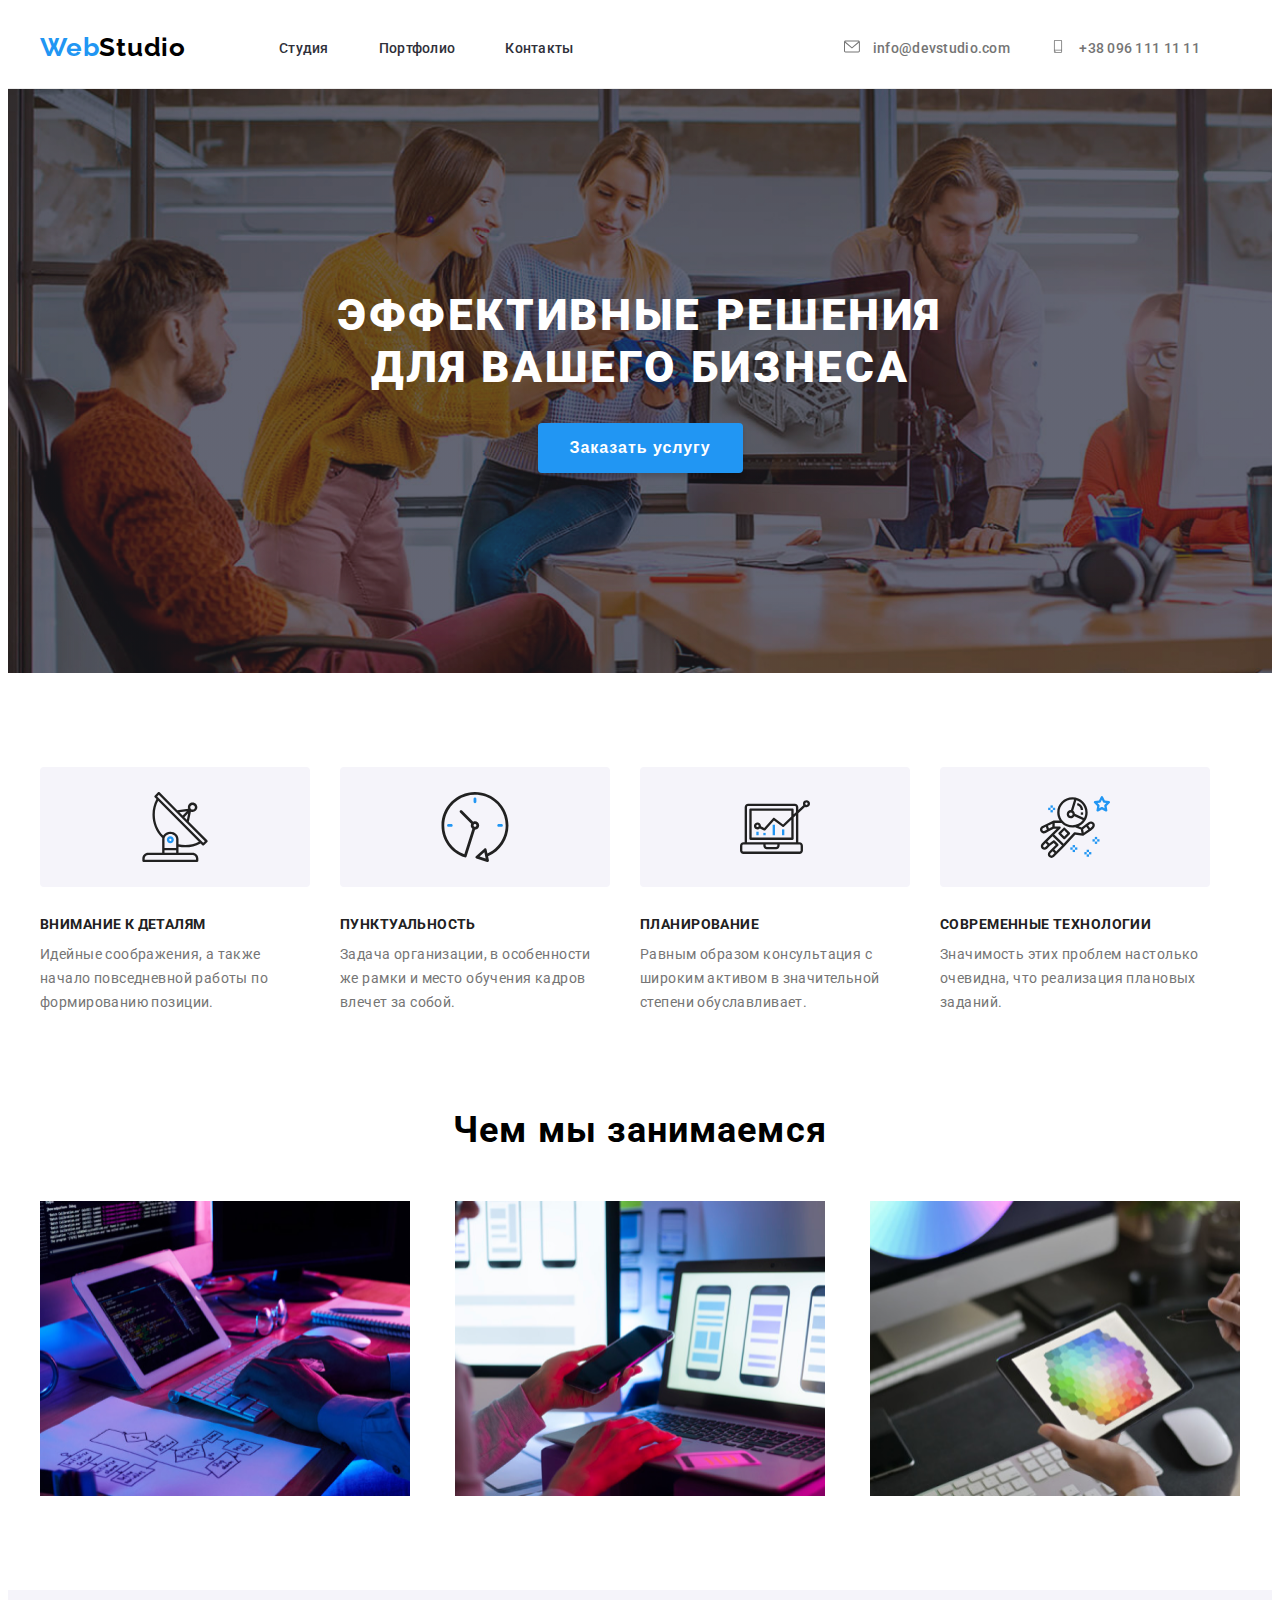
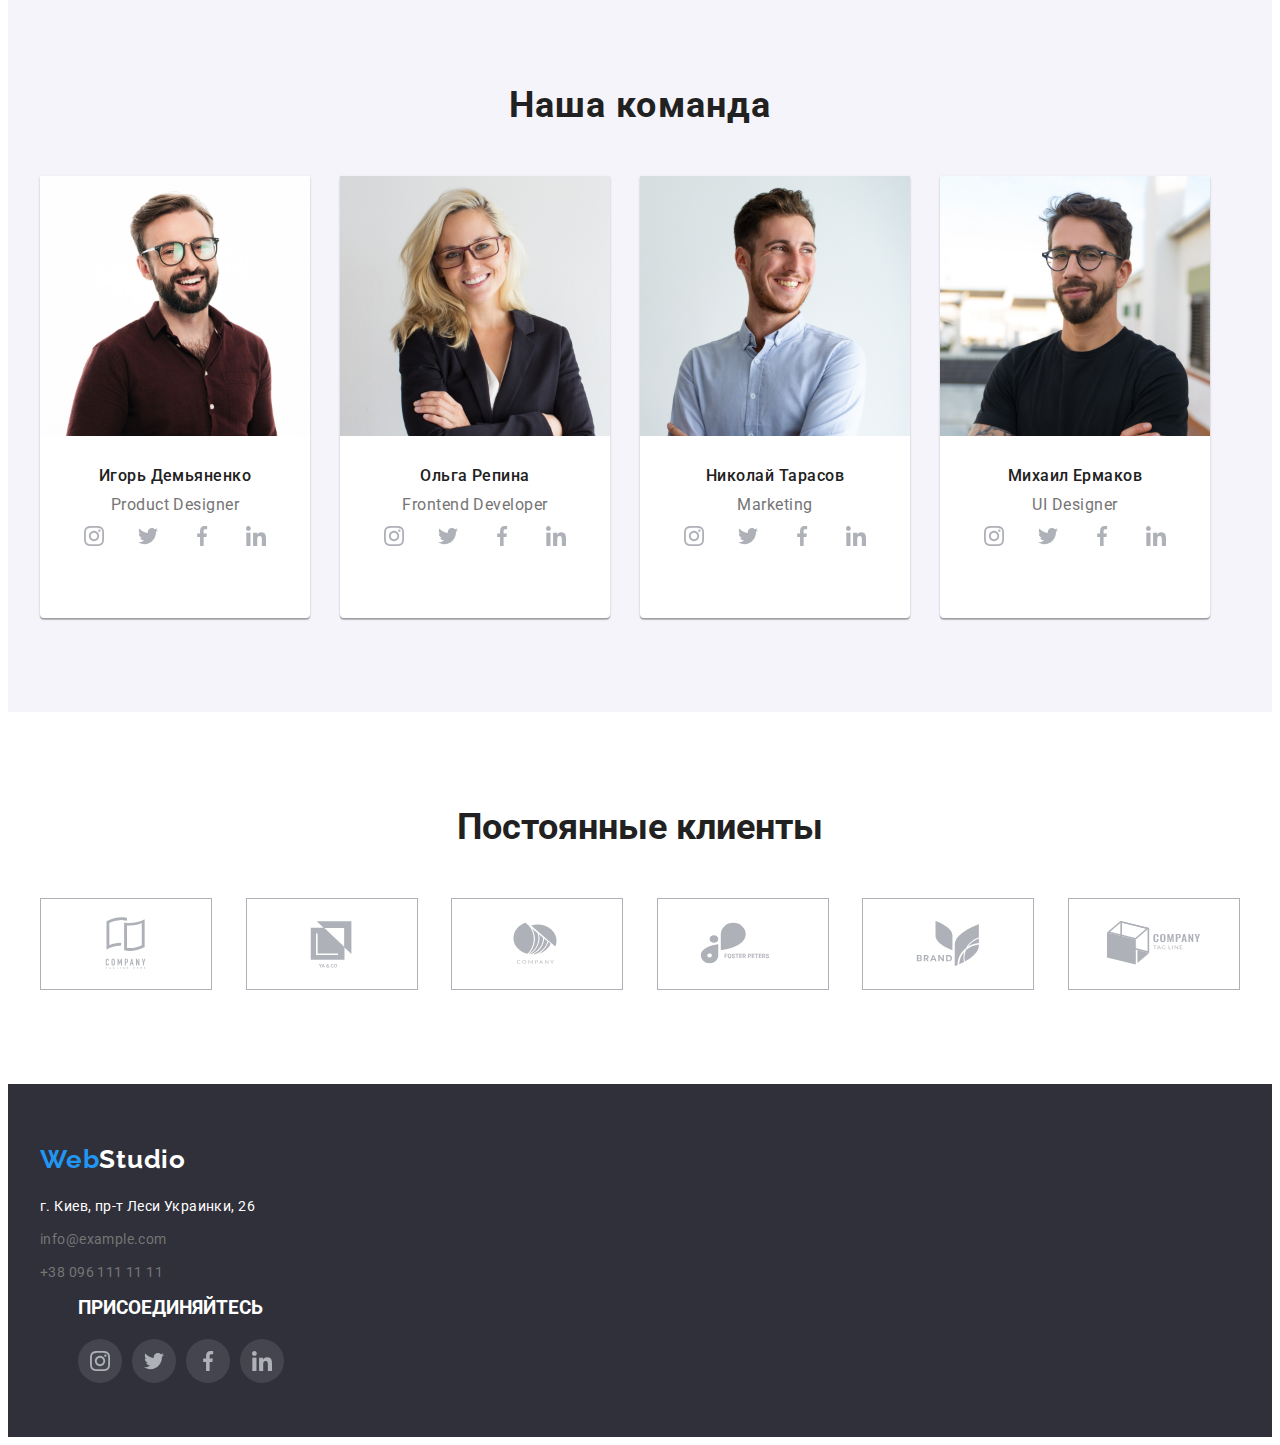
==== commit 45d36fe0: "second try" ====
--- a/index.html
+++ b/index.html
@@ -43,15 +43,14 @@
         <ul class="contacts-list list">
           <li class="contacts-list-item">
             <a class="contact-mail link" href="mailto:info@devstudio.com">
-              <svg class="contact-icon" width="16" height="13">
+              <svg class="contact-icon">
                 <use href="./images/sprite.svg#email"></use>
               </svg>
-              info@devstudio.com</a
-            >
+              info@devstudio.com</a>
           </li>
           <li class="contacts-list-item">
             <a class="phone-number link" href="tel:+380961111111">
-              <svg class="contact-icon" width="16" height="13">
+              <svg class="contact-icon">
                 <use href="./images/sprite.svg#phone"></use>
               </svg>
               +38 096 111 11 11</a>
@@ -176,6 +175,7 @@
               <div class="team-members-card-wrapper">
                 <h3 class="team-member-name">Игорь Демьяненко</h3>
                 <p class="team-member-profession">Product Designer</p>
+                <div class="sm-container">
                 <ul class="list team-box-link">
                   <li class="sm-list">
                     <a
@@ -183,7 +183,7 @@
                       href="./"
                       aria-label="Ссылка на Instagram"
                     >
-                      <svg class="sm-icon" width="20" height="20">
+                      <svg class="sm-icon">
                         <use href="./images/sprite.svg#instagram-1"></use>
                       </svg>
                     </a>
@@ -194,7 +194,7 @@
                       href="./"
                       aria-label="Ссылка на Twitter"
                     >
-                      <svg class="sm-icon" width="20" height="20">
+                      <svg class="sm-icon">
                         <use href="./images/sprite.svg#twitter-1"></use>
                       </svg>
                     </a>
@@ -203,9 +203,8 @@
                     <a
                       class="contacts-link"
                       href="./"
-                      aria-label="Ссылка на Facebook"
-                    >
-                      <svg class="sm-icon" width="20" height="20">
+                      aria-label="Ссылка на Facebook">
+                      <svg class="sm-icon">
                         <use href="./images/sprite.svg#facebook-1"></use>
                       </svg>
                     </a>
@@ -216,13 +215,14 @@
                       href="./"
                       aria-label="Ссылка на Linkedin"
                     >
-                      <svg class="sm-icon" width="20" height="20">
+                      <svg class="sm-icon">
                         <use href="./images/sprite.svg#linkedin-1"></use>
                       </svg>
                     </a>
                   </li>
                 </ul>
               </div>
+              </div>
             </li>
             <li class="team-members-card">
               <img
@@ -235,13 +235,14 @@
               <div class="team-members-card-wrapper">
                 <h3 class="team-member-name">Ольга Репина</h3>
                 <p class="team-member-profession">Frontend Developer</p>
+                <div class="sm-container">
                 <ul class="list team-box-link">
                   <li class="sm-list">
                     <a
                       class="contacts-link"
                       href="./"
                       aria-label="Ссылка на Instagram">
-                <svg class="sm-icon" width="20" height="20">
+                <svg class="sm-icon">
                   <use href="./images/sprite.svg#instagram-1"></use>
                 </svg>
                 </a>
@@ -251,7 +252,7 @@
                     class="contacts-link"
                     href="./"
                     aria-label="Ссылка на Twitter">
-                    <svg class="sm-icon" width="20" height="20">
+                    <svg class="sm-icon">
                   <use href="./images/sprite.svg#twitter-1"></use>
                 </svg>
                 </a>
@@ -261,7 +262,7 @@
                   class="contacts-link"
                   href="./"
                   aria-label="Ссылка на Facebook">
-                <svg class="sm-icon" width="20" height="20">
+                <svg class="sm-icon">
                   <use href="./images/sprite.svg#facebook-1"></use>
                 </svg>                  
                 </a>
@@ -271,11 +272,12 @@
                   class="contacts-link"
                   href="./"
                   aria-label="Ссылка на Linkedin">
-                <svg class="sm-icon" width="20" height="20">
+                <svg class="sm-icon">
                   <use href="./images/sprite.svg#linkedin-1"></use>
                 </svg>                  
                 </a>
                 </li>                
+              </div>
               </div>
             </li>
             <li class="team-members-card">
@@ -289,13 +291,14 @@
               <div class="team-members-card-wrapper">
                 <h3 class="team-member-name">Николай Тарасов</h3>
                 <p class="team-member-profession">Marketing</p>
-                                <ul class="list team-box-link">
+                <div class="sm-container">
+                <ul class="list team-box-link">
                   <li class="sm-list">
                     <a
                       class="contacts-link"
                       href="./"
                       aria-label="Ссылка на Instagram">
-                <svg class="sm-icon" width="20" height="20">
+                <svg class="sm-icon">
                   <use href="./images/sprite.svg#instagram-1"></use>
                 </svg>
                 </a>
@@ -305,7 +308,7 @@
                     class="contacts-link"
                     href="./"
                     aria-label="Ссылка на Twitter">
-                    <svg class="sm-icon" width="20" height="20">
+                    <svg class="sm-icon">
                   <use href="./images/sprite.svg#twitter-1"></use>
                 </svg>
                 </a>
@@ -315,7 +318,7 @@
                   class="contacts-link"
                   href="./"
                   aria-label="Ссылка на Facebook">
-                <svg class="sm-icon" width="20" height="20">
+                <svg class="sm-icon">
                   <use href="./images/sprite.svg#facebook-1"></use>
                 </svg>                  
                 </a>
@@ -325,11 +328,12 @@
                   class="contacts-link"
                   href="./"
                   aria-label="Ссылка на Linkedin">
-                <svg class="sm-icon" width="20" height="20">
+                <svg class="sm-icon"">
                   <use href="./images/sprite.svg#linkedin-1"></use>
                 </svg>                  
                 </a>
                 </li>
+              </div>
               </div>
             </li>
             <li class="team-members-card">
@@ -343,13 +347,14 @@
               <div class="team-members-card-wrapper">
                 <h3 class="team-member-name">Михаил Ермаков</h3>
                 <p class="team-member-profession">UI Designer</p>
-                                <ul class="list team-box-link">
+                <div class="sm-container">
+                <ul class="list team-box-link">
                   <li class="sm-list">
                     <a
                       class="contacts-link"
                       href="./"
                       aria-label="Ссылка на Instagram">
-                <svg class="sm-icon" width="20" height="20">
+                <svg class="sm-icon">
                   <use href="./images/sprite.svg#instagram-1"></use>
                 </svg>
                 </a>
@@ -359,7 +364,7 @@
                     class="contacts-link"
                     href="./"
                     aria-label="Ссылка на Twitter">
-                    <svg class="sm-icon" width="20" height="20">
+                    <svg class="sm-icon">
                   <use href="./images/sprite.svg#twitter-1"></use>
                 </svg>
                 </a>
@@ -369,7 +374,7 @@
                   class="contacts-link"
                   href="./"
                   aria-label="Ссылка на Facebook">
-                <svg class="sm-icon" width="20" height="20">
+                <svg class="sm-icon">
                   <use href="./images/sprite.svg#facebook-1"></use>
                 </svg>                  
                 </a>
@@ -379,11 +384,12 @@
                   class="contacts-link"
                   href="./"
                   aria-label="Ссылка на Linkedin">
-                <svg class="sm-icon" width="20" height="20">
+                <svg class="sm-icon">
                   <use href="./images/sprite.svg#linkedin-1"></use>
                 </svg>                  
                 </a>
                 </li>
+              </div>
               </div>
             </li>
           </ul>
@@ -391,7 +397,7 @@
       </section>
 
       <!--Our Partners-->
-      <section class="section partner">
+      <section class="section">
         <div class="container">
           <h2 class="title-partner">Постоянные клиенты</h2>
           <ul class="list item-partner">
@@ -472,12 +478,12 @@
           </ul>
         </address>
       </div>
-          <div>
-          <h3 class="footer-social">присоеденяйтесь</h3>
-          <ul class="socials-ul">
-            <li>
+          <div class="follow-us">
+          <h3 class="footer-social">ПРИСОЕДИНЯЙТЕСЬ</h3>
+          <ul class="team-box-link list">
+            <li class="sm-list">
               <a
-                class="socials-link-icon"
+                class="socials-link"
                 href=""
                 target="_blank"
                 rel="noopener noreferrer"
@@ -487,9 +493,9 @@
                 </svg>
               </a>
             </li>
-            <li>
+            <li class="sm-list">
               <a
-                class="socials-link-icon"
+                class="socials-link"
                 href=""
                 target="_blank"
                 rel="noopener noreferrer"
@@ -499,9 +505,9 @@
                 </svg>
               </a>
             </li>
-            <li>
+            <li class="sm-list">
               <a
-                class="socials-link-icon"
+                class="socials-link"
                 href=""
                 target="_blank"
                 rel="noopener noreferrer"
@@ -512,9 +518,9 @@
                 </svg>
               </a>
             </li>
-            <li>
+            <li class="sm-list">
               <a
-                class="socials-link-icon"
+                class="socials-link"
                 href=""
                 target="_blank"
                 rel="noopener noreferrer"
--- a/css/styles.css
+++ b/css/styles.css
@@ -154,10 +154,15 @@
 
 
 .contact-icon {
-    justify-content: center;
-    align-items: center;
-    fill: var(--aqua-blue);
-    margin-right: 5px;
+    width: 16px;
+    height: 13px;
+    margin-right: 10px;
+    fill: var(--light-grey);
+}
+
+.contact-icon:hover,
+.contact-icon:focus {
+    stroke: var(--aqua-blue);
 }
 
 .contact-mail{
@@ -412,9 +417,22 @@
         color: var(--light-grey);
 }
 
+.sm-container {
+    padding-bottom: 30px;
+    margin-right: 32px;
+    margin-left: 32px;
+}
+
 .team-box-link {
     display: flex;
     justify-content: space-between;
+    margin: 0;
+    padding: 0;
+}
+
+.sm-list {
+    display: flex;
+    justify-content: center;
 }
 
 .contacts-link {
@@ -424,32 +442,36 @@
     width: 44px;
     height: 44px;
     border-radius: 50%;
-    fill: #afb1b8;
+    background-color: var(--white);
+}
+
+.contacts-link:not(:last-child) {
+    margin-right: 10px;
 }
 
 .contacts-link:hover,
 .contacts-link:focus {
     background-color: var(--aqua-blue);
+}
+
+.contacts-link:hover .sm-icon,
+.contacts-link:focus .sm-icon {
     fill: var(--white);
 }
 
 .sm-icon {
+    width: 20px;
+    height:20px;
     fill: var(--border-second-color)
 
 }
 
 
-
-.partner {
-    margin-bottom: 0;
-    padding-bottom: 94px;
-}
-
-
 .item-partner {
     display: flex;
     justify-content: space-between;
-    margin-left: -30px;
+    margin: 0;
+    padding: 0;
 }
 
 .title-partner {
@@ -462,33 +484,38 @@
 }
 
 .section-partner {
-    margin-left: 30px;
+    display: block;
+    flex-basis: calc(100% / 6 - 30px);
+}
+
+.section-partner:not(:last-child) {
+    margin-right: 30px;
 }
 
 
 .partner-icon {
-    fill: var(--border-second-color)
+    fill: var(--border-second-color);
 }
 
 .partner-link {
-    fill: var(--border-second-color);
+    display: flex;
+    justify-content: center;
+    align-items: center;
+    width: 170px;
+    height: 90px;
     border: 1px solid var(--border-second-color);
-    border-radius: 4px;
-    width: 170px;
-    height: 92px;
-    display: flex;
-    align-items: center;
-    justify-content: center;
 }
 
 
 .partner-link:hover,
 .partner-link:focus {
     border-color: var(--aqua-blue);
-    box-shadow: 0px 4px 4px rgba(0, 0, 0, 0.25), 0px 4px 4px rgba(0, 0, 0, 0.25);
+}
+
+.partner-link:hover .partner-icon,
+.partner-link:focus .partner-icon {
     fill: var(--aqua-blue);
 }
-
 
 
 .page-footer {
@@ -541,26 +568,24 @@
     color: var(--aqua-blue);
 }
 
+
+.follow-us {
+    display: flex;
+    width: 206px;
+    height: 80px;
+    flex-direction: column;
+    margin-top: 12px;
+    margin-left: 70px;
+    padding: 0px;
+}
+
 .footer-social {
-    font-family: "Roboto" sans-serif;
-    font-style: normal;
-    font-weight: 700;
-    font-size: 14px;
-    line-height: 1.14;
-    letter-spacing: 0.03em;
-    text-transform: uppercase;
     color: var(--white);
     margin-bottom: 20px;
 }
 
-.socials-ul {
-    display: flex;
-    align-items: center;
-    justify-content: center;
-    gap: 10px;
-}
-
-.socials-link-icon {
+
+.socials-link {
     display: flex;
     align-items: center;
     justify-content: center;
@@ -577,11 +602,8 @@
 }
 
 
-.socials-link-icon:hover {
-    background-color: var(--aqua-blue);
-}
-
-.socials-link-icon:focus {
+.socials-link:hover,
+.socials-link:focus {
     background-color: var(--aqua-blue);
 
 }
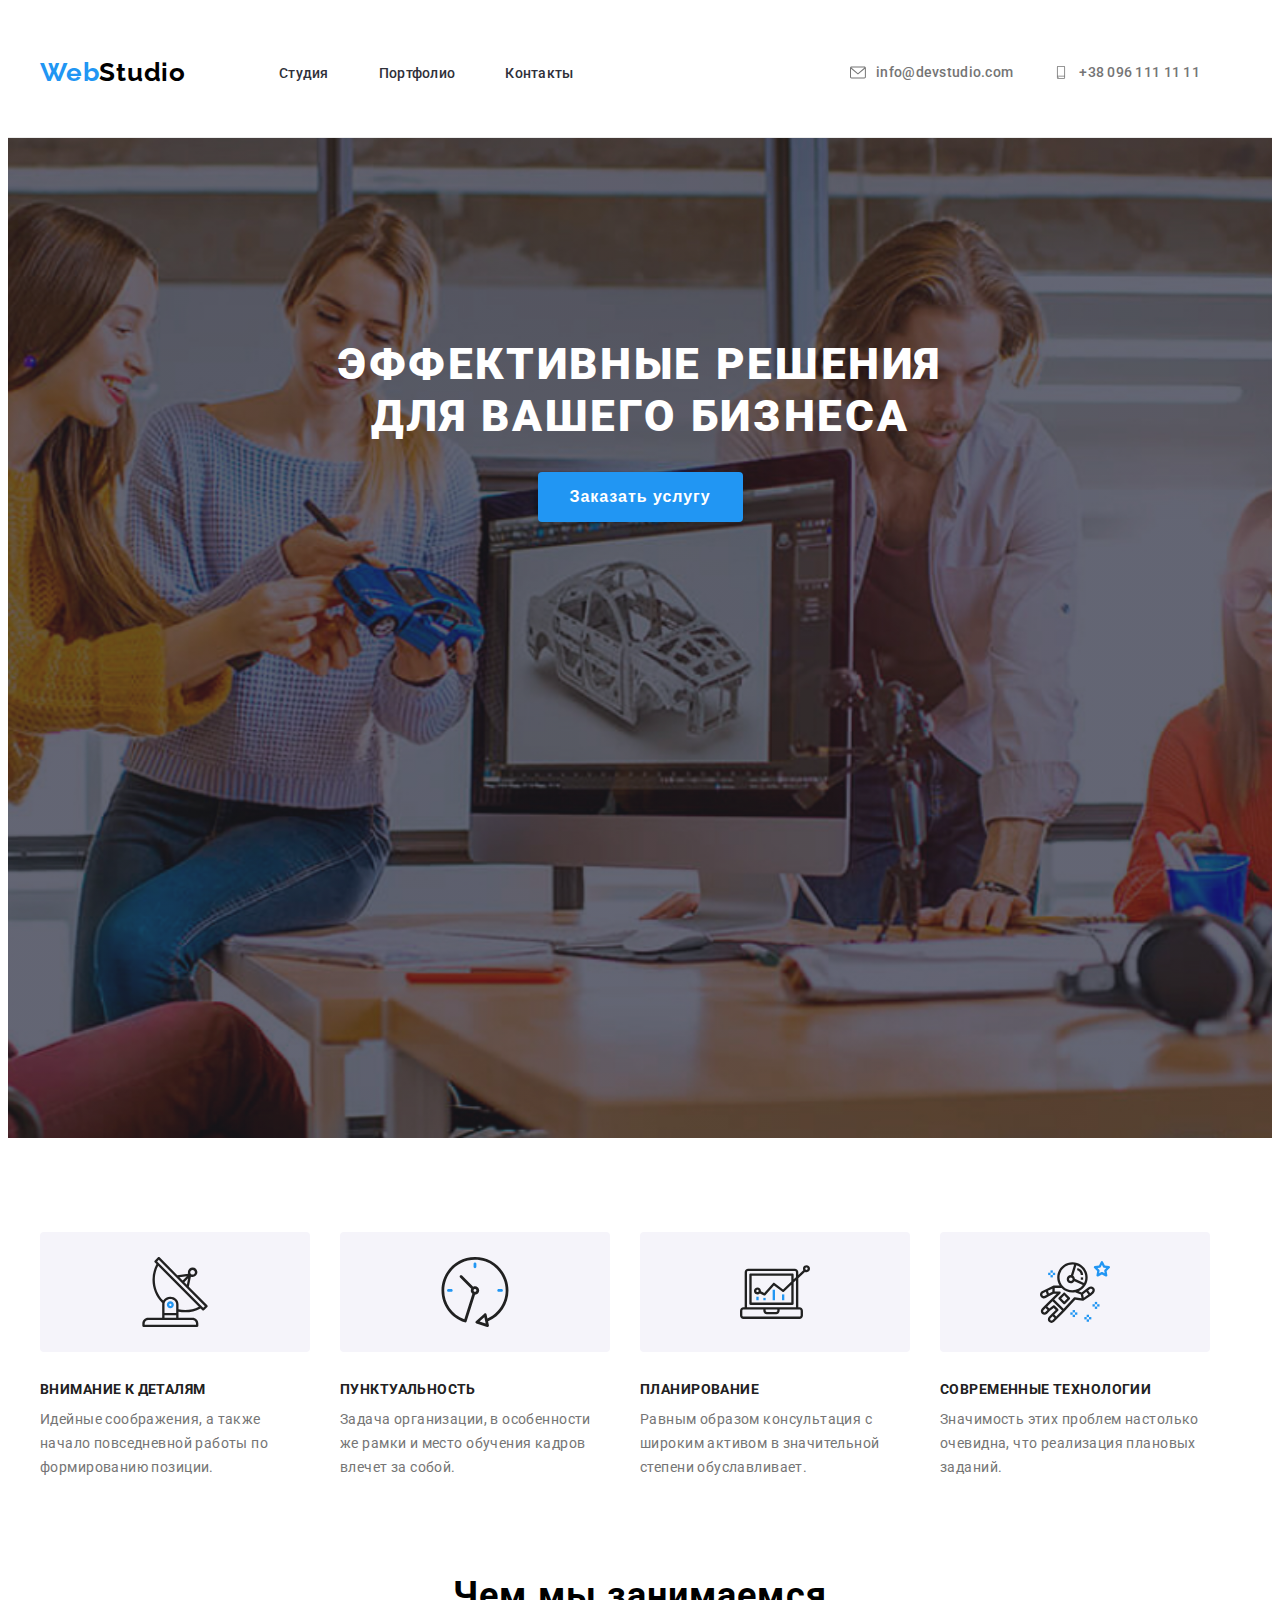
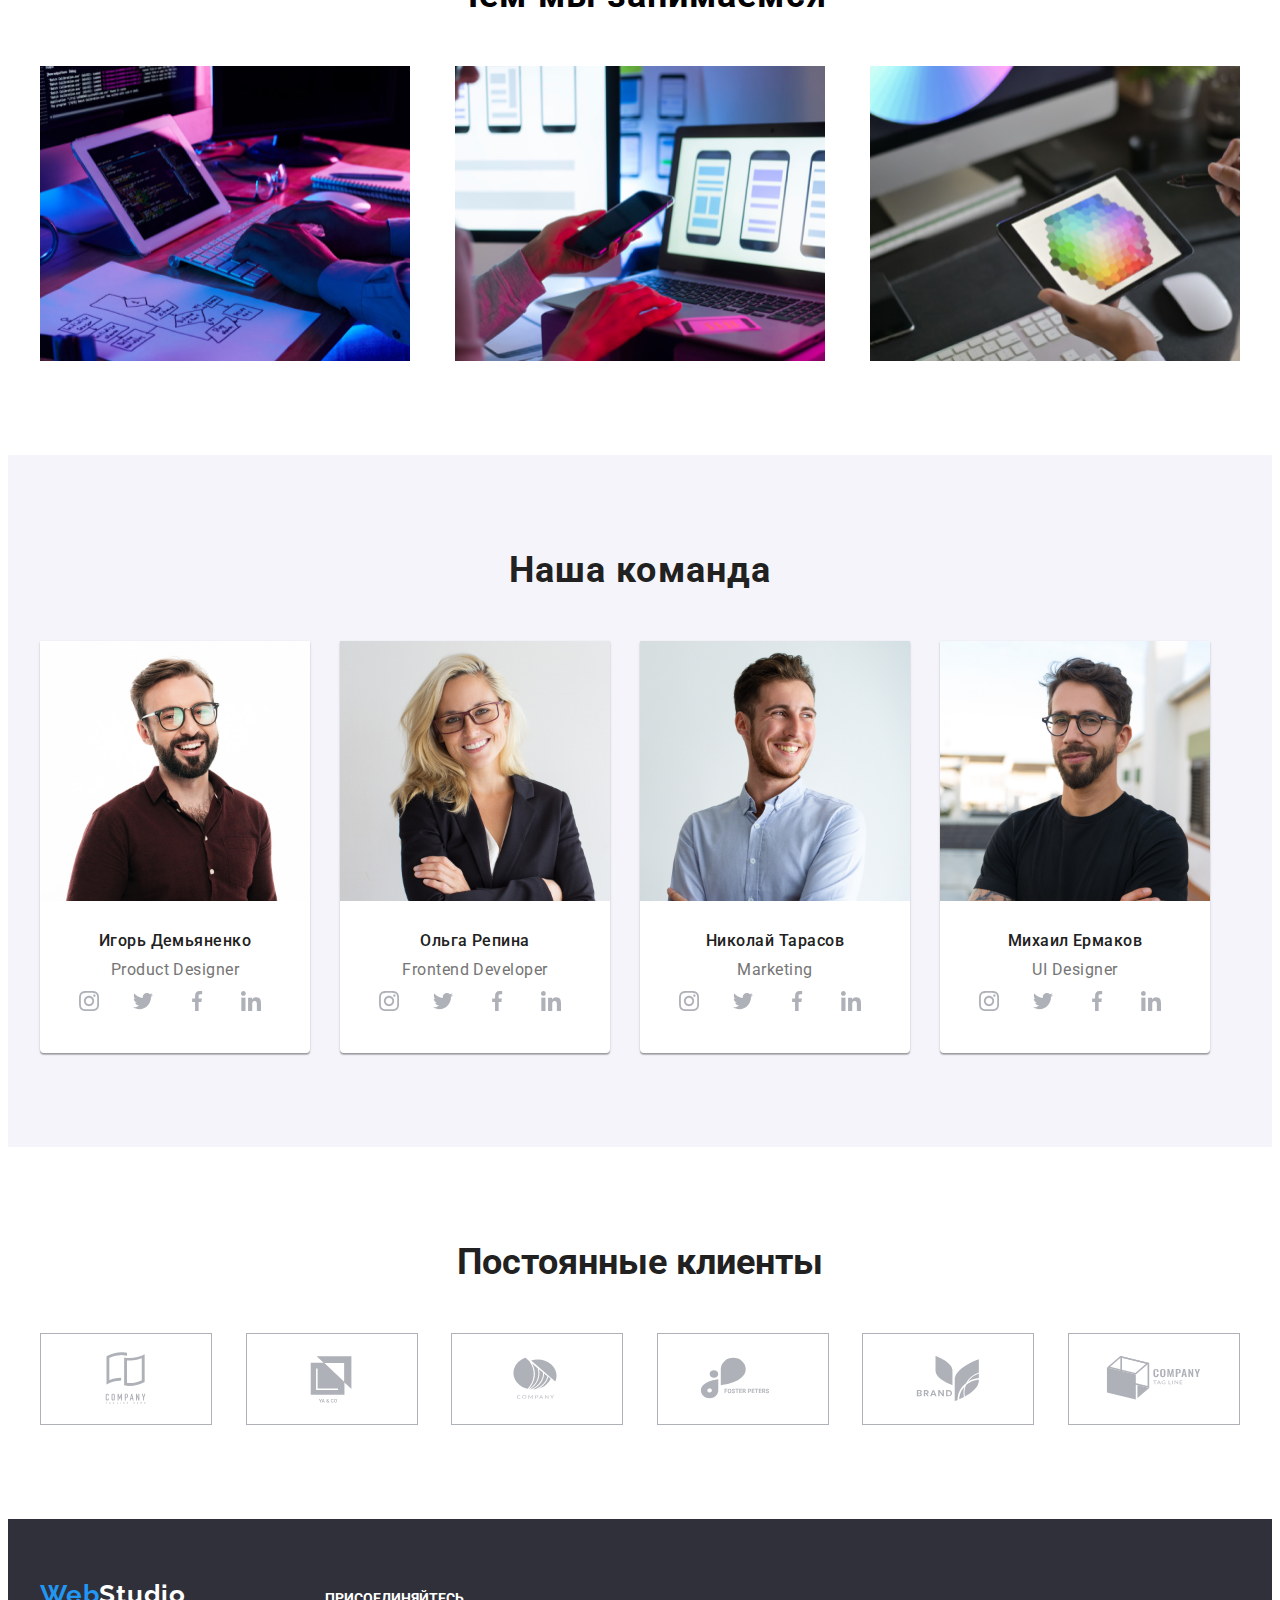
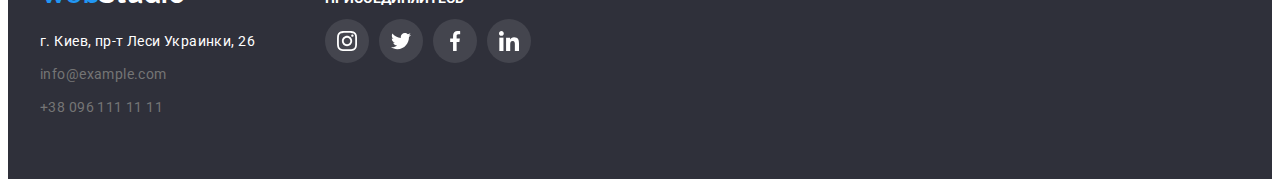
==== commit 58caf8d6: "29.10" ====
--- a/index.html
+++ b/index.html
@@ -42,14 +42,14 @@
         </nav>
         <ul class="contacts-list list">
           <li class="contacts-list-item">
-            <a class="contact-mail link" href="mailto:info@devstudio.com">
+            <a class="header-contacts-link link" href="mailto:info@devstudio.com">
               <svg class="contact-icon">
                 <use href="./images/sprite.svg#email"></use>
               </svg>
               info@devstudio.com</a>
           </li>
           <li class="contacts-list-item">
-            <a class="phone-number link" href="tel:+380961111111">
+            <a class="header-contacts-link link" href="tel:+380961111111">
               <svg class="contact-icon">
                 <use href="./images/sprite.svg#phone"></use>
               </svg>
@@ -175,7 +175,6 @@
               <div class="team-members-card-wrapper">
                 <h3 class="team-member-name">Игорь Демьяненко</h3>
                 <p class="team-member-profession">Product Designer</p>
-                <div class="sm-container">
                 <ul class="list team-box-link">
                   <li class="sm-list">
                     <a
@@ -199,7 +198,7 @@
                       </svg>
                     </a>
                   </li>
-                  <li class="section-web">
+                  <li class="sm-list">
                     <a
                       class="contacts-link"
                       href="./"
@@ -209,7 +208,7 @@
                       </svg>
                     </a>
                   </li>
-                  <li class="section-web">
+                  <li class="sm-list">
                     <a
                       class="contacts-link"
                       href="./"
@@ -221,7 +220,6 @@
                     </a>
                   </li>
                 </ul>
-              </div>
               </div>
             </li>
             <li class="team-members-card">
@@ -235,7 +233,6 @@
               <div class="team-members-card-wrapper">
                 <h3 class="team-member-name">Ольга Репина</h3>
                 <p class="team-member-profession">Frontend Developer</p>
-                <div class="sm-container">
                 <ul class="list team-box-link">
                   <li class="sm-list">
                     <a
@@ -257,7 +254,7 @@
                 </svg>
                 </a>
                 </li>
-                <li class="section-web">
+                <li class="sm-list">
                   <a
                   class="contacts-link"
                   href="./"
@@ -267,7 +264,7 @@
                 </svg>                  
                 </a>
                 </li>
-                <li class="section-web">
+                <li class="sm-list">
                   <a
                   class="contacts-link"
                   href="./"
@@ -277,7 +274,6 @@
                 </svg>                  
                 </a>
                 </li>                
-              </div>
               </div>
             </li>
             <li class="team-members-card">
@@ -291,7 +287,6 @@
               <div class="team-members-card-wrapper">
                 <h3 class="team-member-name">Николай Тарасов</h3>
                 <p class="team-member-profession">Marketing</p>
-                <div class="sm-container">
                 <ul class="list team-box-link">
                   <li class="sm-list">
                     <a
@@ -313,7 +308,7 @@
                 </svg>
                 </a>
                 </li>
-                <li class="section-web">
+                <li class="sm-list">
                   <a
                   class="contacts-link"
                   href="./"
@@ -323,7 +318,7 @@
                 </svg>                  
                 </a>
                 </li>
-                <li class="section-web">
+                <li class="sm-list">
                   <a
                   class="contacts-link"
                   href="./"
@@ -334,7 +329,6 @@
                 </a>
                 </li>
               </div>
-              </div>
             </li>
             <li class="team-members-card">
               <img
@@ -342,8 +336,7 @@
                 src="./images/Mikhail.jpg"
                 alt="UI Designer"
                 width="270"
-                height="260"
-              />
+                height="260"/>
               <div class="team-members-card-wrapper">
                 <h3 class="team-member-name">Михаил Ермаков</h3>
                 <p class="team-member-profession">UI Designer</p>
@@ -369,7 +362,7 @@
                 </svg>
                 </a>
                 </li>
-                <li class="section-web">
+                <li class="sm-list">
                   <a
                   class="contacts-link"
                   href="./"
@@ -379,7 +372,7 @@
                 </svg>                  
                 </a>
                 </li>
-                <li class="section-web">
+                <li class="sm-list">
                   <a
                   class="contacts-link"
                   href="./"
@@ -389,7 +382,6 @@
                 </svg>                  
                 </a>
                 </li>
-              </div>
               </div>
             </li>
           </ul>
@@ -450,6 +442,8 @@
     <!--Footer-->
     <footer class="page-footer">
       <div class="container">
+        <div class="footer-wrapper">
+        <div class="address-wrapper">
         <a class="logo-footer" href="index.html">
           Web<span class="logo-part-footer">Studio</span>
         </a>
@@ -478,10 +472,10 @@
           </ul>
         </address>
       </div>
-          <div class="follow-us">
-          <h3 class="footer-social">ПРИСОЕДИНЯЙТЕСЬ</h3>
-          <ul class="team-box-link list">
-            <li class="sm-list">
+          <div class="follow-us-container">
+          <p class="footer-social-title">ПРИСОЕДИНЯЙТЕСЬ</p>
+          <ul class="footer-social-list list">
+            <li class="footer-social-item">
               <a
                 class="socials-link"
                 href=""
@@ -493,19 +487,19 @@
                 </svg>
               </a>
             </li>
-            <li class="sm-list">
+            <li class="footer-social-item">
               <a
                 class="socials-link"
                 href=""
                 target="_blank"
                 rel="noopener noreferrer"
                 aria-label="Twitter">
-                <svg class="icon-footer" width="20px" heigth="20px">
+                <svg class="icon-footer">
                   <use href="./images/sprite.svg#twitter-1"></use>
                 </svg>
               </a>
             </li>
-            <li class="sm-list">
+            <li class="footer-social-item">
               <a
                 class="socials-link"
                 href=""
@@ -518,7 +512,7 @@
                 </svg>
               </a>
             </li>
-            <li class="sm-list">
+            <li class="footer-social-item">
               <a
                 class="socials-link"
                 href=""
@@ -532,7 +526,9 @@
               </a>
             </li>
           </ul>
-        </div>      
+        </div>     
+      </div>
+    </div> 
 
     </footer>
   </body>
--- a/css/styles.css
+++ b/css/styles.css
@@ -6,6 +6,7 @@
     --light-grey: #757575;
     --nero-grey: #212121;
     --aqua-blue: #2196f3;
+    --btn-blue: #188ce8;
     --header-grey: #ECECEC;
     --border-grey: #EEEEEE;
     --border-second-color: #afb1b8;
@@ -85,6 +86,12 @@
     text-decoration: none;
 }
 
+.link:hover,
+.link:focus {
+    color: var(--aqua-blue);
+    stroke: var(--aqua-blue);
+}
+
 .list {
     list-style: none;
 }
@@ -154,53 +161,38 @@
 
 
 .contact-icon {
+    display: inline-block;
     width: 16px;
     height: 13px;
     margin-right: 10px;
     fill: var(--light-grey);
 }
 
-.contact-icon:hover,
-.contact-icon:focus {
-    stroke: var(--aqua-blue);
-}
-
-.contact-mail{
+.header-contacts-link {
+    display: flex;
+    padding-top: 32px;
+    padding-bottom: 32px;
+    align-items: center;
     font-weight: 500;
     font-size: 14px;
-    line-height: 1.14;
+    line-height: 16px;
     letter-spacing: 0.02em;
     color: var(--light-grey);
-}
-
-.phone-number {
-    font-weight: 500;
-    font-size: 14px;
-    line-height: 1.14;
-    letter-spacing: 0.02em;
-    color: var(--light-grey);
-
-}
-
-
-.contact-mail:hover,
-.contact-mail:focus {
-    color: var(--aqua-blue)
-}
-
-.phone-number:hover,
-.phone-number:focus {
-    color: var(--aqua-blue)
-}
+    transition: color 250ms cubic-bezier(0.4, 0, 0.2, 1);
+} 
+
 
 .hero {
     padding-top: 200px;
     padding-bottom: 200px;
-    background-color: var(--nero-grey);
+    max-width: 1600px;
+    min-height: 600px;
+    background-color: var(--dark-grey);
+    background-image: linear-gradient(to right, rgba(47, 48, 58, 0.4), rgba(47, 48, 58, 0.4)), url(../images/hero/bg.jpeg.jpg);
+    background-repeat: no-repeat;
+    background-position: center;
+    background-size: cover;
     text-align: center;
-    background-color: #C4C4C4;
-    background-image: linear-gradient(to right,rgba(47,48,58,0.4),rgba(47,48,58,0.4)), url(../images/hero/bg.jpeg.jpg);
-    background-size: cover;
 }
 
 
@@ -235,7 +227,7 @@
 
 .modal-btn:hover,
 .modal-btn:focus {
-    background-color: var(--aqua-blue);
+    background-color: var(--btn-blue);
     color: var(--white);
 }
 
@@ -289,6 +281,9 @@
 }
 
 .advantages-svg-container {
+    display: flex;
+    justify-content: center;
+    align-items: center;
     background-color: var(--dark-white);
     width: 270px;
     height: 120px;
@@ -417,22 +412,16 @@
         color: var(--light-grey);
 }
 
-.sm-container {
-    padding-bottom: 30px;
-    margin-right: 32px;
-    margin-left: 32px;
-}
-
 .team-box-link {
     display: flex;
-    justify-content: space-between;
     margin: 0;
     padding: 0;
+    justify-content: center;
 }
 
 .sm-list {
-    display: flex;
-    justify-content: center;
+    margin-right: 10px;
+    display: flex;
 }
 
 .contacts-link {
@@ -497,6 +486,11 @@
     fill: var(--border-second-color);
 }
 
+.partner-icon:hover,
+.partner-icon:focus {
+    fill: var(--aqua-blue);
+}
+
 .partner-link {
     display: flex;
     justify-content: center;
@@ -524,6 +518,14 @@
     background-color: var(--dark-grey);
 }
 
+.footer-wrapper {
+    display: flex;
+    align-items: baseline;
+}
+
+.address-wrapper {
+
+}
 
 .footer-address {
     margin-top: 20px;
@@ -569,30 +571,55 @@
 }
 
 
-.follow-us {
-    display: flex;
-    width: 206px;
-    height: 80px;
-    flex-direction: column;
-    margin-top: 12px;
+.follow-us-container {
     margin-left: 70px;
-    padding: 0px;
-}
-
-.footer-social {
+}
+
+.footer-social-title {
+    padding-bottom: 20px;
+    font-weight: 700;
+    font-size: 14px;
+    line-height: 1.14px;
+    text-transform: uppercase;
     color: var(--white);
-    margin-bottom: 20px;
-}
-
+    
+}
+
+
+.footer-social-list {
+    display: flex;
+    gap: 10px;
+}
+
+.footer-social-item {
+    width: 44px;
+    height: 44px;
+}
+
+/*
+.footer-social-item:not(:last-child) {
+    margin-right: 10px;
+    margin-left: 0;
+}*/
 
 .socials-link {
     display: flex;
-    align-items: center;
-    justify-content: center;
     width: 44px;
     height: 44px;
     border-radius: 50%;
-    background: rgba(255, 255, 255, 0.1);
+
+    align-items: center;
+    justify-content: center;
+
+    color: var(--white);
+    background-color: rgba(255, 255, 255, 0.1);
+
+}
+
+.socials-link:hover,
+.socials-link:focus {
+    color: var(--white);
+    background-color: var(--aqua-blue);
 }
 
 .icon-footer {
@@ -602,12 +629,6 @@
 }
 
 
-.socials-link:hover,
-.socials-link:focus {
-    background-color: var(--aqua-blue);
-
-}
-
 /*============================Portfolio==========================*/
 
 .button-list {
@@ -619,18 +640,30 @@
 .portfolio-list {
     display: flex;
     flex-wrap: wrap;
-}
-
+    justify-content: space-between;
+    
+}
+
+
+
+/*
 .portfolio-list-item {
     width: calc((100% - 60px) / 3);
 }
-
+*/
+
+.portfolio-list-item {
+    flex-basis: calc(100% / 3 - 30px);
+}
 
 .portfolio-border {
     padding: 20px 24px;
-    border: 1px solid var(--border-grey);
+    box-shadow: 0px 1px 1px rgba(0, 0, 0, 0.12), 0px 4px 4px rgba(0, 0, 0, 0.06), 1px 4px 6px rgba(0, 0, 0, 0.16);
     border-top: 0;
 }
+
+
+
 
 .portfolio-list-item:not(:nth-child(3n)) {
     margin-right: 30px;
@@ -638,6 +671,18 @@
 
 .portfolio-list-item:not(:nth-last-child(-n + 3)) {
     margin-bottom: 30px;
+}
+
+
+
+.portfolio-link {
+    display: block;
+}
+
+.portfolio-link:hover,
+.portfolio-link:focus {
+    box-shadow: 0px 1px 1px rgba(0, 0, 0, 0.12), 0px 4px 4px rgba(0, 0, 0, 0.06),
+    1px 4px 6px rgba(0, 0, 0, 0.16);
 }
 
 /*.project-title {
@@ -677,10 +722,13 @@
     font-size: 18px;
     line-height: 2;
     letter-spacing: 0.06em;
-}
+    color: var(--nero-grey)
+}
+
+
 
 .project-type {
-    font-size: 16px;
+    font-size: 18px;
     line-height: 1.9;
     letter-spacing: 0.06em;
     color: var(--light-grey);
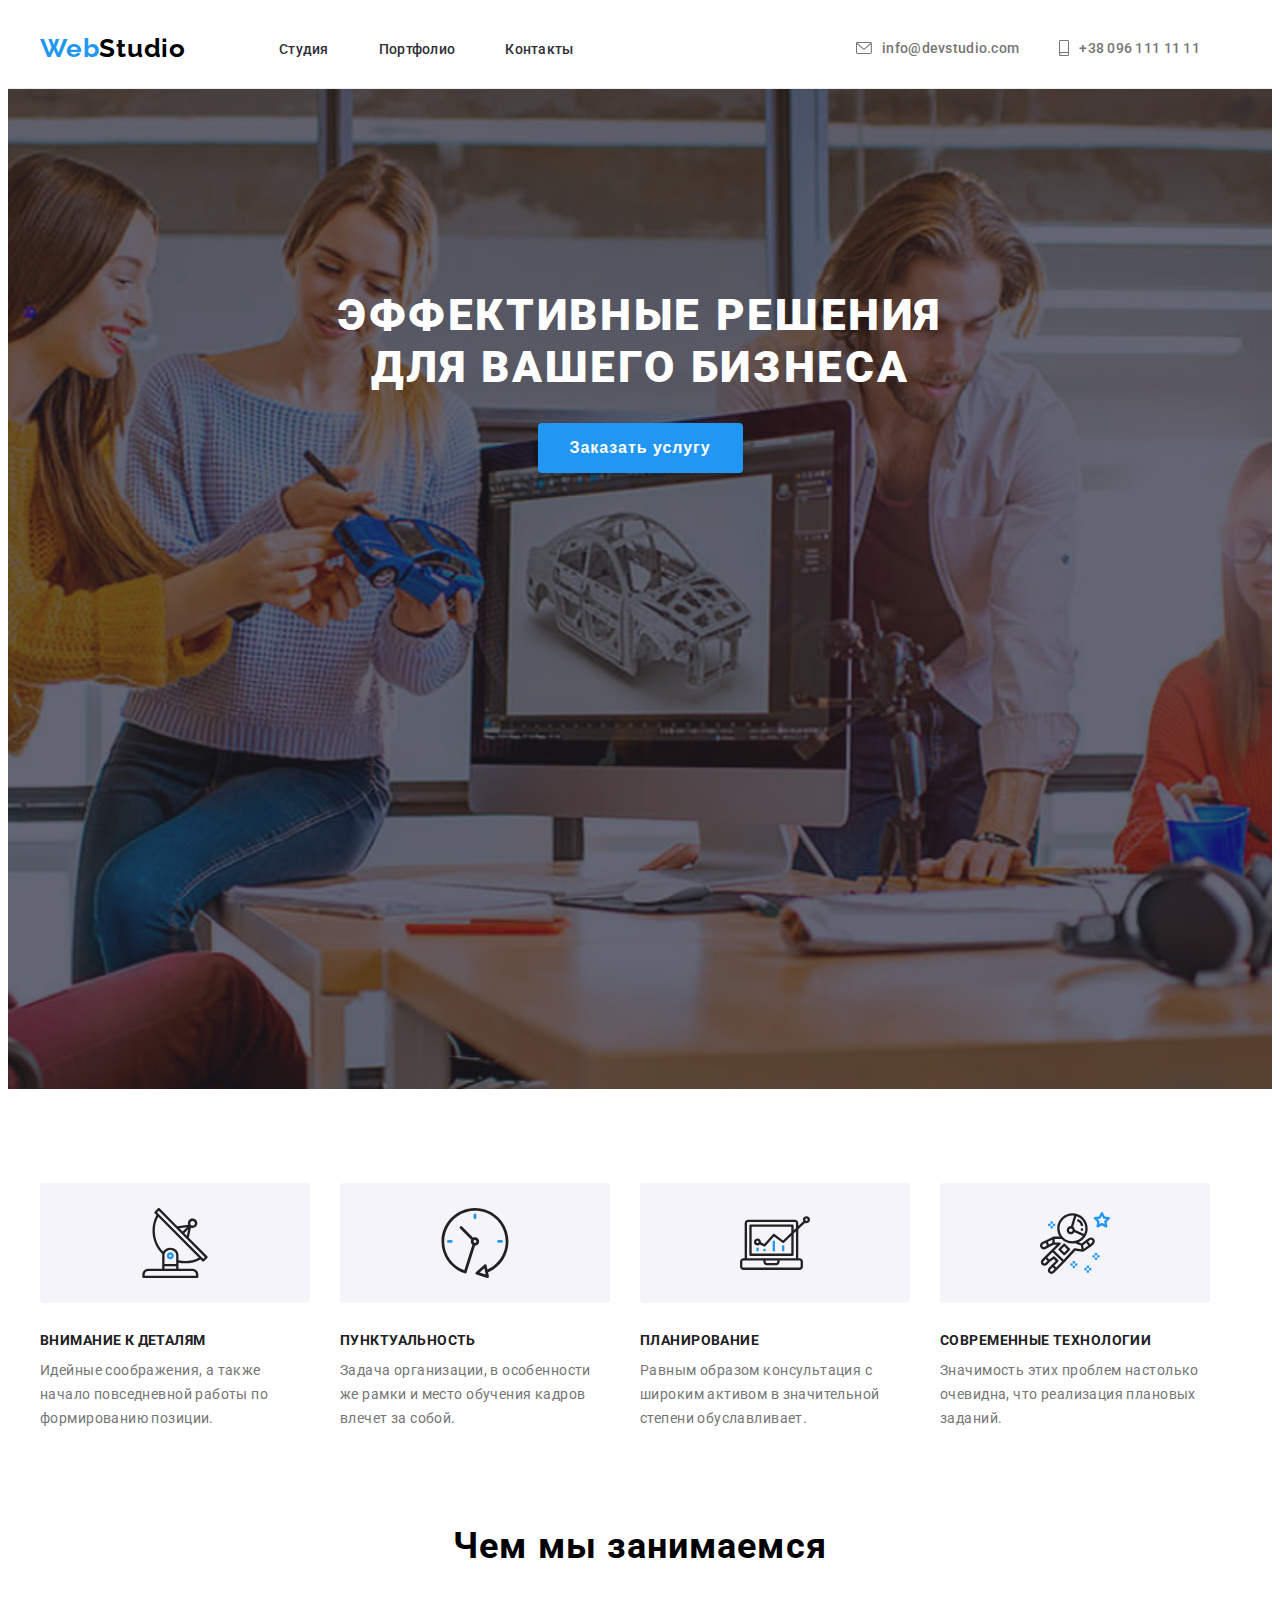
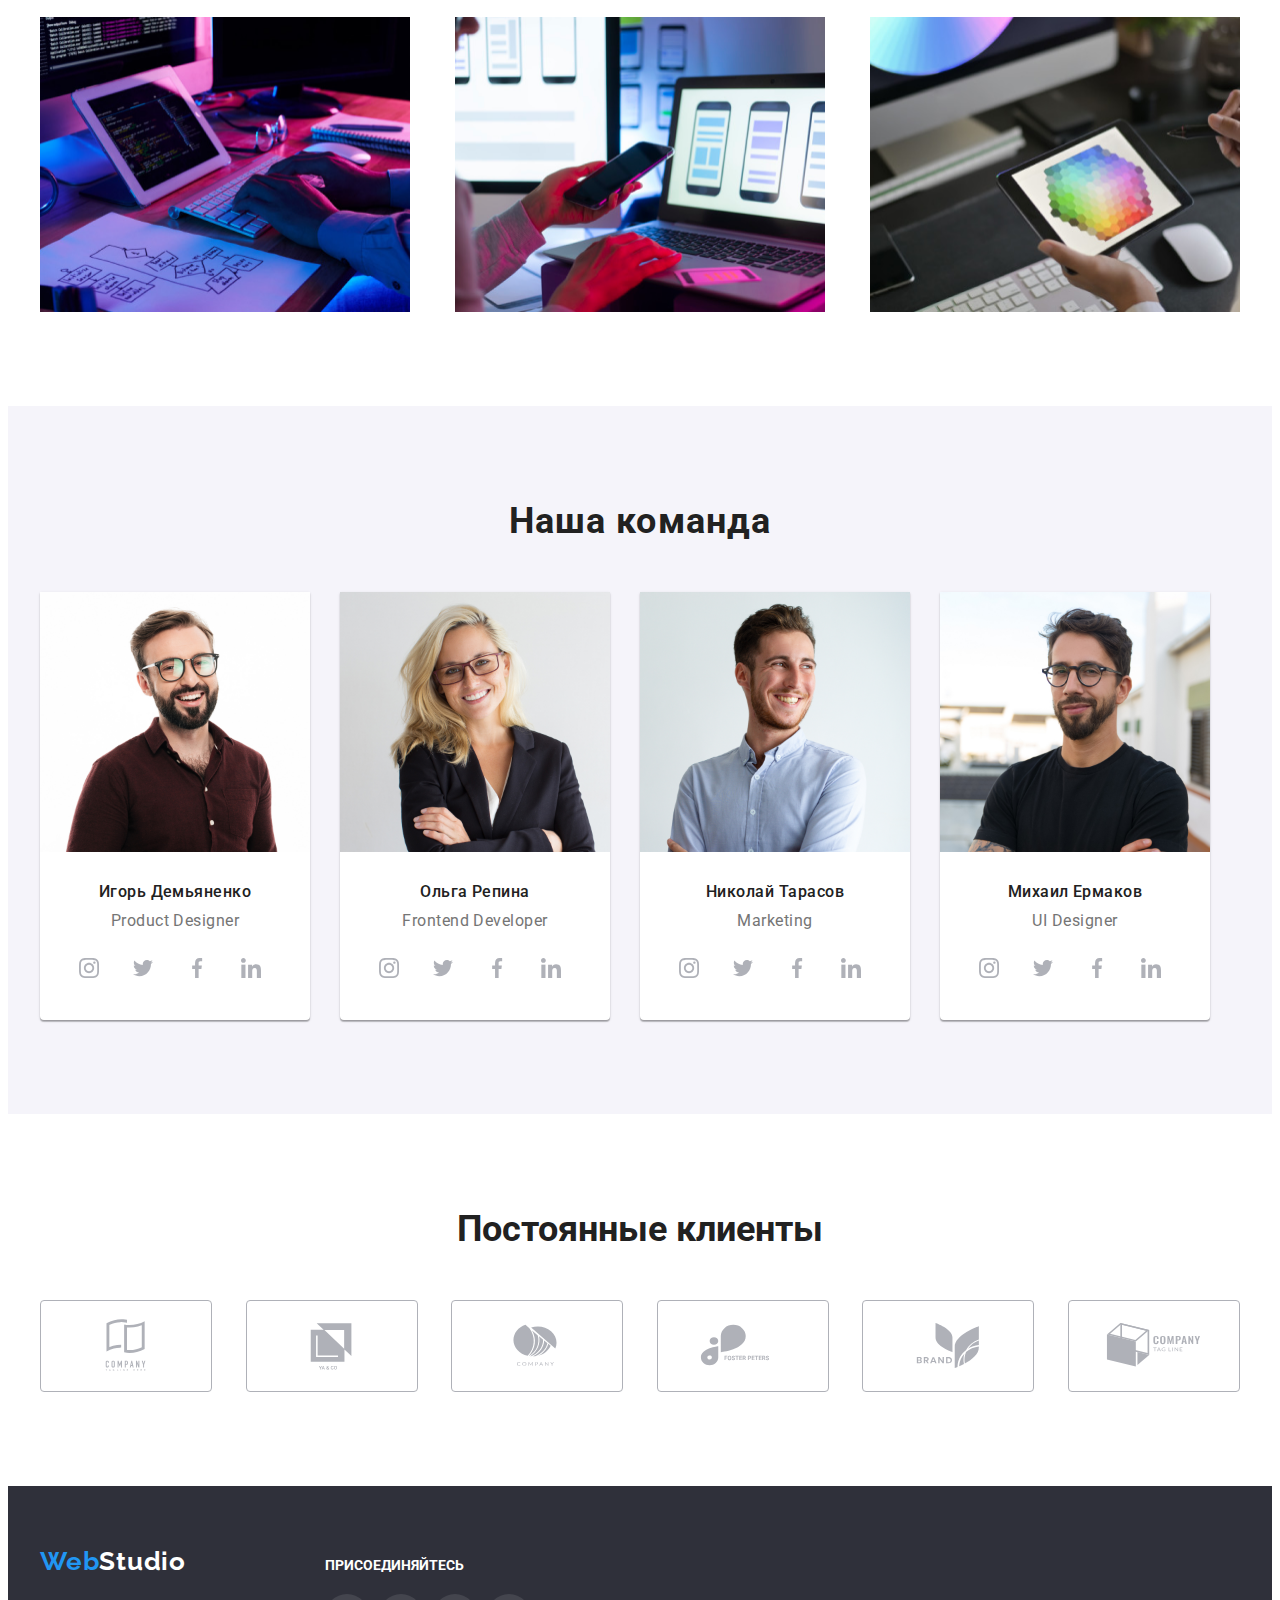
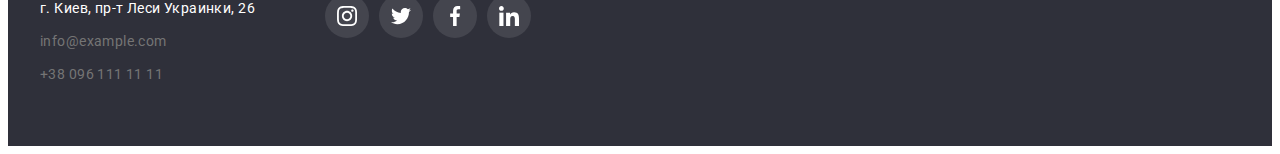
==== commit a8505753: "upd" ====
--- a/index.html
+++ b/index.html
@@ -43,14 +43,14 @@
         <ul class="contacts-list list">
           <li class="contacts-list-item">
             <a class="header-contacts-link link" href="mailto:info@devstudio.com">
-              <svg class="contact-icon">
+              <svg class="contact-icon-email" width="16px" height="12px">
                 <use href="./images/sprite.svg#email"></use>
               </svg>
               info@devstudio.com</a>
           </li>
           <li class="contacts-list-item">
             <a class="header-contacts-link link" href="tel:+380961111111">
-              <svg class="contact-icon">
+              <svg class="contact-icon-phone" width="10px" height="16px">
                 <use href="./images/sprite.svg#phone"></use>
               </svg>
               +38 096 111 11 11</a>
--- a/css/styles.css
+++ b/css/styles.css
@@ -55,10 +55,6 @@
     padding-bottom: 94px;
 }
 
-.page-header {
-    padding-top: 24px;
-    padding-bottom: 25px;
-}
 
 .page-header-container {
      display: flex;
@@ -160,18 +156,19 @@
 }
 
 
-.contact-icon {
-    display: inline-block;
-    width: 16px;
-    height: 13px;
+.contact-icon-email {
     margin-right: 10px;
     fill: var(--light-grey);
 }
 
+.contact-icon-phone {
+    margin-right: 10px;
+    fill: var(--light-grey);
+}
+
 .header-contacts-link {
     display: flex;
-    padding-top: 32px;
-    padding-bottom: 32px;
+    padding: 32px 0 32px;
     align-items: center;
     font-weight: 500;
     font-size: 14px;
@@ -185,6 +182,7 @@
 .hero {
     padding-top: 200px;
     padding-bottom: 200px;
+    margin: auto;
     max-width: 1600px;
     min-height: 600px;
     background-color: var(--dark-grey);
@@ -405,11 +403,12 @@
 }
 
 .team-member-profession {
-        font-size: 16px;
-        line-height: 1.19;
-        text-align: center;
-        letter-spacing: 0.03em;
-        color: var(--light-grey);
+    margin-bottom: 16px;
+    font-size: 16px;
+    line-height: 1.19;
+    text-align: center;
+    letter-spacing: 0.03em;
+    color: var(--light-grey);
 }
 
 .team-box-link {
@@ -422,6 +421,7 @@
 .sm-list {
     margin-right: 10px;
     display: flex;
+    flex-basis: calc(100% / 6 - 30px);
 }
 
 .contacts-link {
@@ -498,6 +498,7 @@
     width: 170px;
     height: 90px;
     border: 1px solid var(--border-second-color);
+    border-radius: 4px;
 }
 
 
@@ -579,7 +580,7 @@
     padding-bottom: 20px;
     font-weight: 700;
     font-size: 14px;
-    line-height: 1.14px;
+    line-height: 1.14;
     text-transform: uppercase;
     color: var(--white);
     
@@ -640,38 +641,44 @@
 .portfolio-list {
     display: flex;
     flex-wrap: wrap;
-    justify-content: space-between;
-    
-}
-
-
-
-/*
-.portfolio-list-item {
-    width: calc((100% - 60px) / 3);
-}
-*/
-
-.portfolio-list-item {
-    flex-basis: calc(100% / 3 - 30px);
-}
+    flex-basis: calc(100% - 60px / 2);
+}
+
+
+
+
 
 .portfolio-border {
     padding: 20px 24px;
-    box-shadow: 0px 1px 1px rgba(0, 0, 0, 0.12), 0px 4px 4px rgba(0, 0, 0, 0.06), 1px 4px 6px rgba(0, 0, 0, 0.16);
+    border-left: 1px solid var(--border-grey);
     border-top: 0;
-}
-
-
-
-
-.portfolio-list-item:not(:nth-child(3n)) {
+    border-right: 1px solid var(--border-grey);
+    border-bottom: 1px solid var(--border-grey);
+}
+
+.portfolio-list-item {
+    
     margin-right: 30px;
-}
-
-.portfolio-list-item:not(:nth-last-child(-n + 3)) {
     margin-bottom: 30px;
 }
+
+.portfolio-list-item-9 {
+    margin-left: 30px;
+}
+
+.portfolio-list-item:hover {
+box-shadow: 0px 1px 1px rgba(0, 0, 0, 0.12), 0px 4px 4px rgba(0, 0, 0, 0.06), 1px 4px 6px rgba(0, 0, 0, 0.16);
+}
+
+
+.portfolio-list-item:nth-child(3n) {
+    margin-right: 0px;
+}
+
+.portfolio-list-item:nth-last-child(-n + 3) {
+    margin-bottom: 0px;
+}
+
 
 
 
@@ -685,36 +692,6 @@
     1px 4px 6px rgba(0, 0, 0, 0.16);
 }
 
-/*.project-title {
-    margin-bottom: 4px;
-    font-weight: 700;
-    font-size: 18px;
-    line-height: 2.0;
-    letter-spacing: 0.06em;
-    color: var(--black);
-}
-
-.project-title-2 {
-    margin-left: 4px;
-    font-weight: 700;
-    font-size: 18px;
-    line-height: 2.0;
-    letter-spacing: 0.06em;
-    color: var(--black);
-}
-
-.project-type-2 {
-    margin-left: 4px;
-    font-size: 16px;
-    line-height: 1.88;
-    letter-spacing: 0.03em;
-}
-
-.project-type {
-    font-size: 16px;
-    line-height: 1.88;
-    letter-spacing: 0.03em;
-}*/
 
 .project-title {
     margin-bottom: 4px;
@@ -729,15 +706,12 @@
 
 .project-type {
     font-size: 18px;
-    line-height: 1.9;
-    letter-spacing: 0.06em;
+    line-height: 1.88;
+    letter-spacing: 0.03em;
     color: var(--light-grey);
 }
 
-.portfolio-text {
-    border: 1px solid var(--light-grey);
-    border-top: 0;
-}
+
 
 .modal-btn-portfolio {
     padding: 6px 22px;
